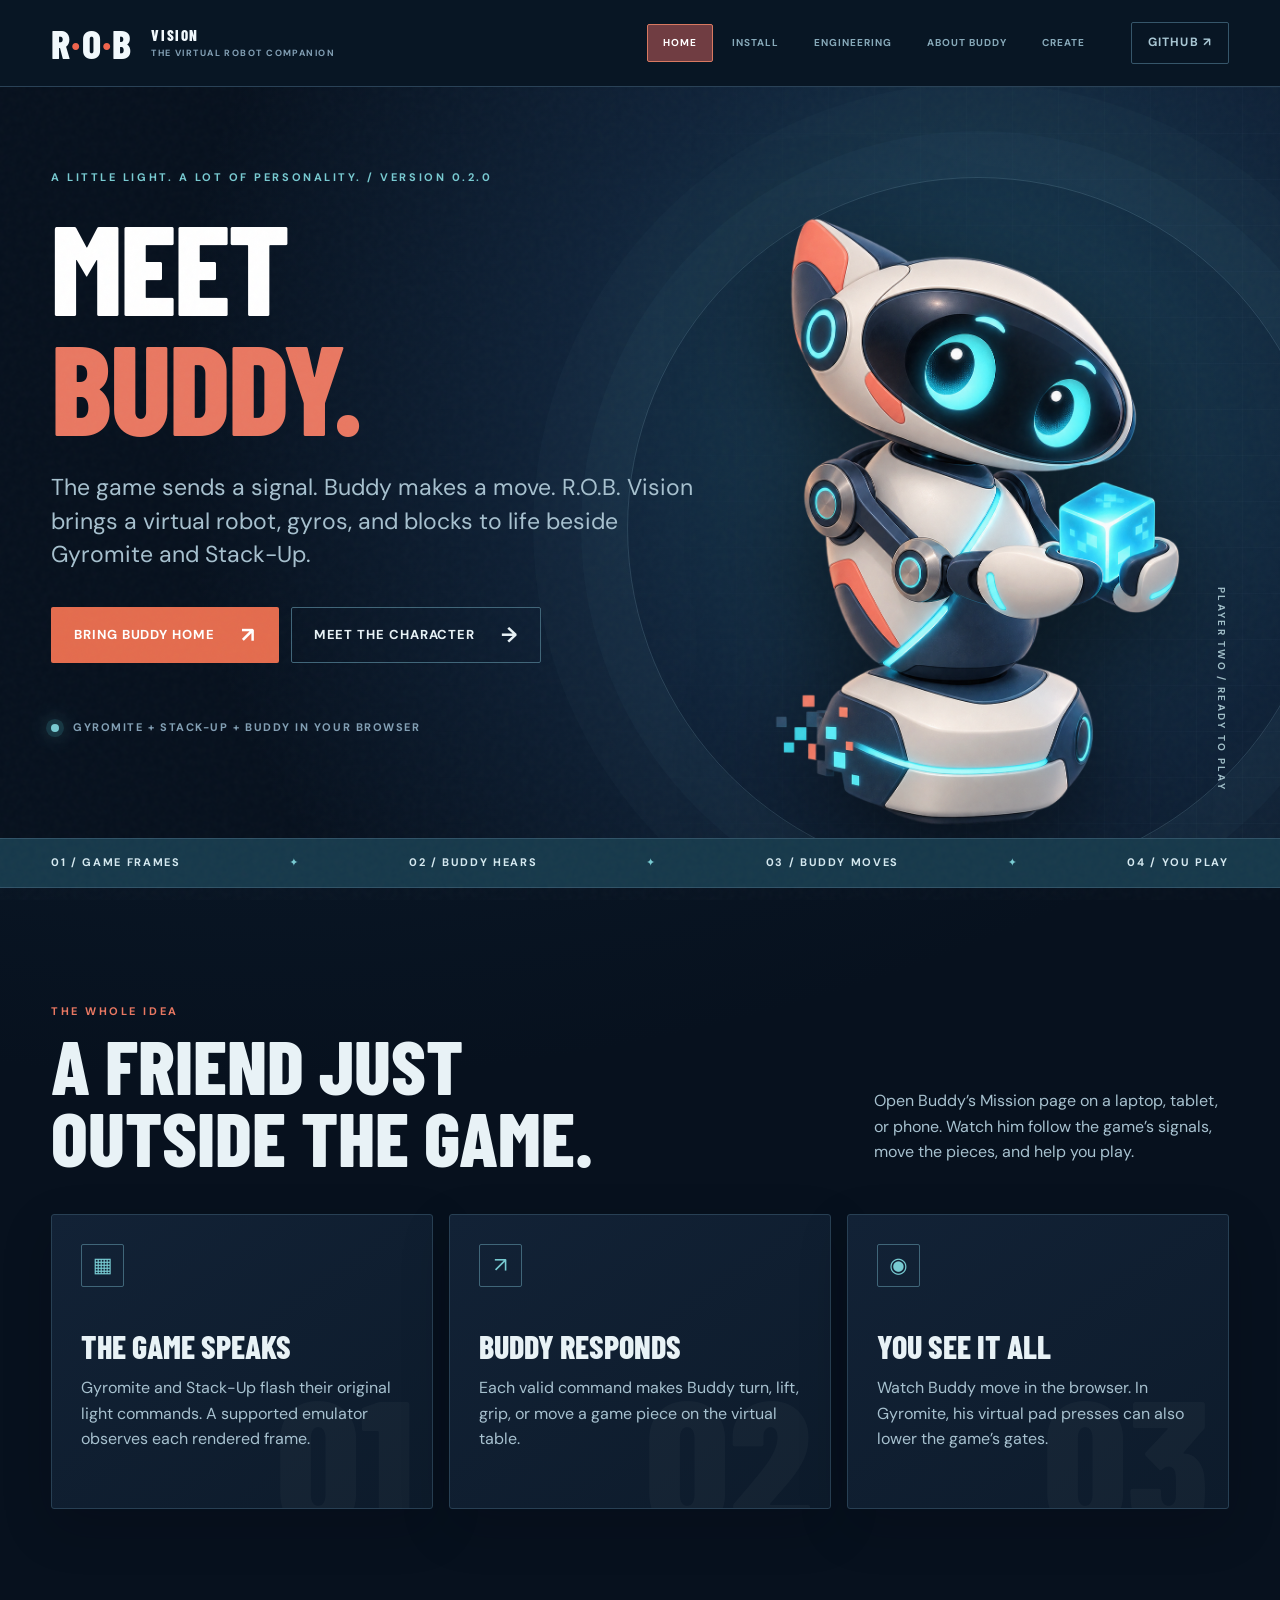
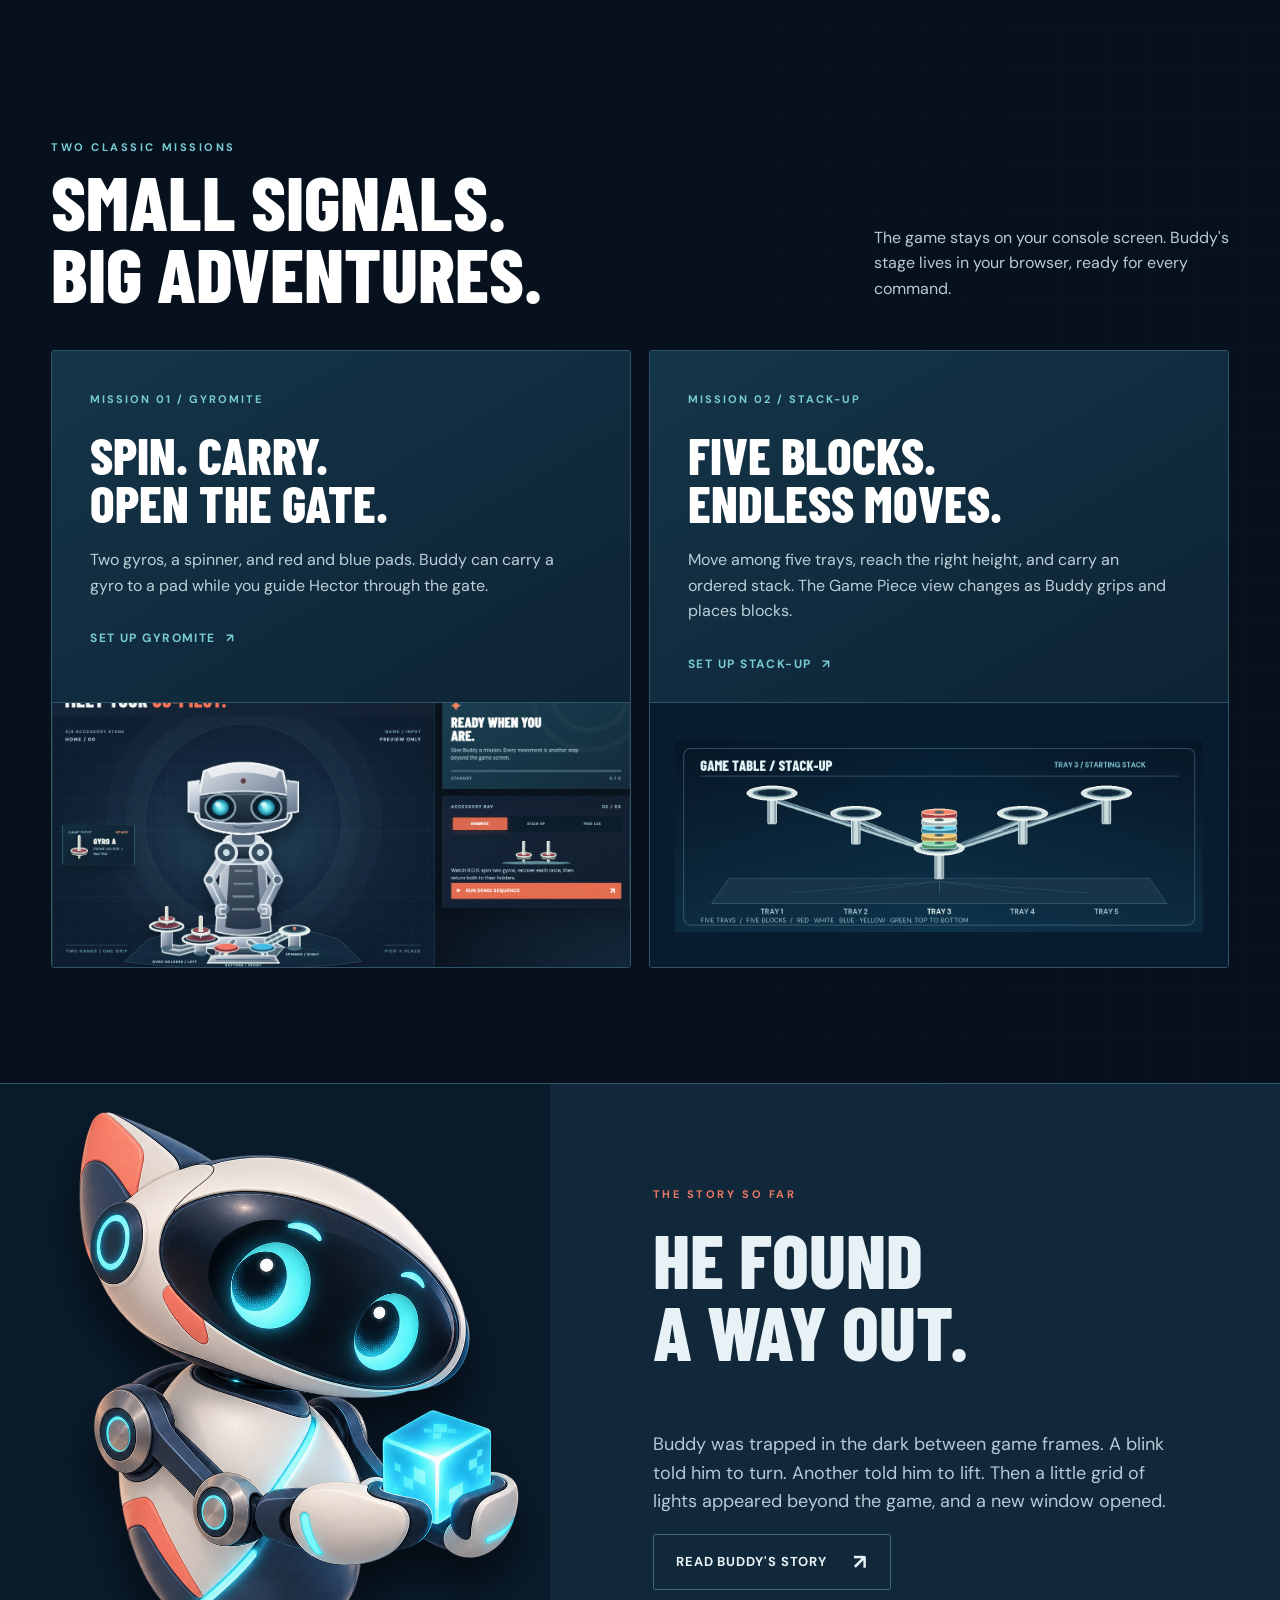
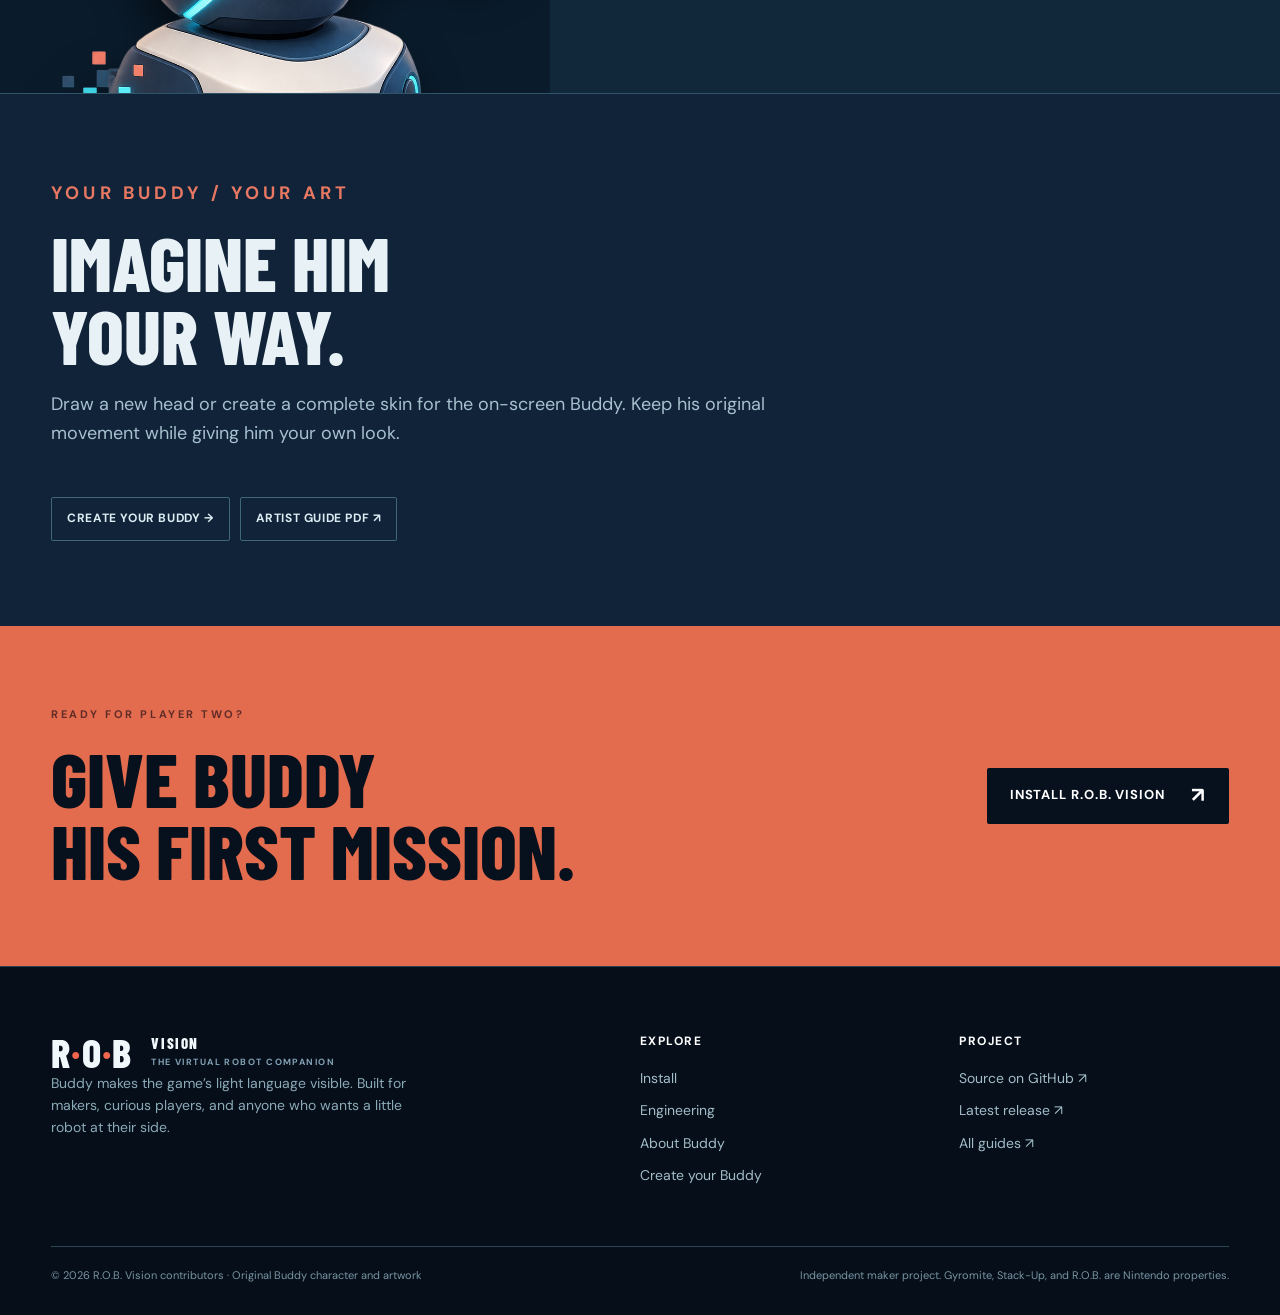
==== website/index.html @ 31ea0001 "Add Buddy skin creation, preview and guide assets" ====
<!doctype html>
<html lang="en">
<head>
  <meta charset="utf-8"><meta name="viewport" content="width=device-width, initial-scale=1">
  <meta name="theme-color" content="#071321">
  <meta name="description" content="Meet Buddy, the virtual robot who brings Gyromite and Stack-Up to life in your browser. Watch him move, carry gyros and blocks, and help open the gates.">
  <title>R.O.B. Vision — Meet Buddy</title><link rel="canonical" href="https://rob-vision.mathan.ca/"><meta property="og:type" content="website"><meta property="og:title" content="R.O.B. Vision — Meet Buddy"><meta property="og:url" content="https://rob-vision.mathan.ca/"><meta property="og:image" content="https://rob-vision.mathan.ca/assets/buddy.png">
  <link rel="icon" href="assets/favicon.svg" type="image/svg+xml"><link rel="stylesheet" href="site.css"><script defer src="site.js"></script>
</head>
<body>
  <a class="skip-link" href="#main">Skip to content</a>
  <header class="site-header"><div class="header-inner">
    <a class="brand" href="index.html" aria-label="R.O.B. Vision home"><span class="brand-mark" aria-hidden="true">R<span>·</span>O<span>·</span>B</span><span class="brand-word">VISION<small>THE VIRTUAL ROBOT COMPANION</small></span></a>
    <button class="menu-toggle" type="button" aria-controls="main-nav" aria-expanded="false">Menu</button>
    <nav class="main-nav" id="main-nav" aria-label="Main navigation"><a href="index.html" aria-current="page">Home</a><a href="install.html">Install</a><a href="engineering.html">Engineering</a><a href="about.html">About Buddy</a><a href="create.html">Create</a></nav>
    <a class="github-link" href="https://github.com/mathan416/ROB-Vision">GitHub ↗</a>
  </div></header>
  <main id="main">
    <section class="hero"><div class="wrap hero-inner">
      <div class="hero-copy"><p class="eyebrow cyan">A LITTLE LIGHT. A LOT OF PERSONALITY. / VERSION 0.2.0</p><h1>MEET<br><span class="accent">BUDDY.</span></h1><p class="lead">The game sends a signal. Buddy makes a move. R.O.B. Vision brings a virtual robot, gyros, and blocks to life beside Gyromite and Stack-Up.</p><div class="hero-actions"><a class="btn primary" href="install.html">Bring Buddy home <span class="btn-arrow" aria-hidden="true">↗</span></a><a class="btn outline" href="about.html">Meet the character <span class="btn-arrow" aria-hidden="true">→</span></a></div><p class="hero-note"><span class="pulse" aria-hidden="true"></span> GYROMITE + STACK-UP + BUDDY IN YOUR BROWSER</p></div>
      <div class="hero-art"><img src="assets/buddy.png" alt="Buddy, a bright-eyed white and navy virtual robot, holding a glowing blue game block" width="1145" height="1374" fetchpriority="high"><span class="art-caption">PLAYER TWO / READY TO PLAY</span></div>
    </div></section>
    <div class="signal-strip"><div class="strip-inner"><span>01 / GAME FRAMES</span><span>✦</span><span>02 / BUDDY HEARS</span><span>✦</span><span>03 / BUDDY MOVES</span><span>✦</span><span>04 / YOU PLAY</span></div></div>
    <section class="section wrap" aria-labelledby="how-title"><div class="section-top"><div><p class="eyebrow dark">THE WHOLE IDEA</p><h2 id="how-title">A FRIEND JUST<br>OUTSIDE THE GAME.</h2></div><p>Open Buddy’s Mission page on a laptop, tablet, or phone. Watch him follow the game’s signals, move the pieces, and help you play.</p></div><div class="intro-grid">
      <article class="feature-card fade-in" data-number="01"><span class="feature-icon" aria-hidden="true">▦</span><h3>THE GAME SPEAKS</h3><p>Gyromite and Stack-Up flash their original light commands. A supported emulator observes each rendered frame.</p></article>
      <article class="feature-card fade-in" data-number="02"><span class="feature-icon" aria-hidden="true">↗</span><h3>BUDDY RESPONDS</h3><p>Each valid command makes Buddy turn, lift, grip, or move a game piece on the virtual table.</p></article>
      <article class="feature-card fade-in" data-number="03"><span class="feature-icon" aria-hidden="true">◉</span><h3>YOU SEE IT ALL</h3><p>Watch Buddy move in the browser. In Gyromite, his virtual pad presses can also lower the game’s gates.</p></article>
    </div></section>
    <section class="section dark-stage" aria-labelledby="games-title"><div class="wrap"><div class="section-top"><div><p class="eyebrow cyan">TWO CLASSIC MISSIONS</p><h2 id="games-title">SMALL SIGNALS.<br>BIG ADVENTURES.</h2></div><p style="color:#b9cbd3">The game stays on your console screen. Buddy's stage lives in your browser, ready for every command.</p></div><div class="game-grid">
      <article class="game-card fade-in"><div class="game-copy"><span class="kicker">MISSION 01 / GYROMITE</span><h3>SPIN. CARRY.<br>OPEN THE GATE.</h3><p>Two gyros, a spinner, and red and blue pads. Buddy can carry a gyro to a pad while you guide Hector through the gate.</p><a class="section-link" href="install.html#first-game">Set up Gyromite <span aria-hidden="true">↗</span></a></div><div class="game-visual"><img src="assets/mission.png" alt="R.O.B. Vision Mission dashboard showing Buddy with Gyromite gyros, spinner, and colored pads" loading="lazy" width="1380" height="759"></div></article>
      <article class="game-card stack fade-in"><div class="game-copy"><span class="kicker">MISSION 02 / STACK-UP</span><h3>FIVE BLOCKS.<br>ENDLESS MOVES.</h3><p>Move among five trays, reach the right height, and carry an ordered stack. The Game Piece view changes as Buddy grips and places blocks.</p><a class="section-link" href="install.html#first-game">Set up Stack-Up <span aria-hidden="true">↗</span></a></div><div class="game-visual"><img src="assets/stack-up.png" alt="Stack-Up game table with five trays and five colored blocks stacked on the middle tray" loading="lazy" width="1380" height="500"></div></article>
    </div></div></section>
    <section class="story-band" aria-labelledby="story-title"><div class="story-image"><img src="assets/buddy.png" alt="Buddy looking up with a glowing block between his hands" loading="lazy" width="1145" height="1374"></div><div class="story-copy"><p class="eyebrow dark">THE STORY SO FAR</p><h2 id="story-title">HE FOUND<br>A WAY OUT.</h2><p>Buddy was trapped in the dark between game frames. A blink told him to turn. Another told him to lift. Then a little grid of lights appeared beyond the game, and a new window opened.</p><a class="btn dark-outline" href="about.html">Read Buddy's story <span class="btn-arrow" aria-hidden="true">↗</span></a></div></section>
    <section class="page-section alt"><div class="wrap"><div class="page-heading"><p class="eyebrow dark">YOUR BUDDY / YOUR ART</p><h2>IMAGINE HIM<br>YOUR WAY.</h2><p>Draw a new head or create a complete skin for the on-screen Buddy. Keep his original movement while giving him your own look.</p></div><div class="file-links"><a href="create.html">Create your Buddy →</a><a href="downloads/R.O.B.-Vision-Buddy-Skin-Artist-Guide.pdf">Artist guide PDF ↗</a></div></div></section>
    <section class="cta"><div class="wrap cta-inner"><div><p class="eyebrow" style="color:#612c28">READY FOR PLAYER TWO?</p><h2>GIVE BUDDY<br>HIS FIRST MISSION.</h2></div><a class="btn" href="install.html">Install R.O.B. Vision <span class="btn-arrow" aria-hidden="true">↗</span></a></div></section>
  </main>
  <footer class="site-footer"><div class="wrap"><div class="footer-grid"><div><a class="brand" href="index.html"><span class="brand-mark" aria-hidden="true">R<span>·</span>O<span>·</span>B</span><span class="brand-word">VISION<small>THE VIRTUAL ROBOT COMPANION</small></span></a><p>Buddy makes the game’s light language visible. Built for makers, curious players, and anyone who wants a little robot at their side.</p></div><div class="footer-links"><strong>Explore</strong><a href="install.html">Install</a><a href="engineering.html">Engineering</a><a href="about.html">About Buddy</a><a href="create.html">Create your Buddy</a></div><div class="footer-links"><strong>Project</strong><a href="https://github.com/mathan416/ROB-Vision">Source on GitHub ↗</a><a href="https://github.com/mathan416/ROB-Vision/releases/latest">Latest release ↗</a><a href="https://github.com/mathan416/ROB-Vision/blob/main/docs/INDEX.md">All guides ↗</a></div></div><div class="footer-bottom"><span>© 2026 R.O.B. Vision contributors · Original Buddy character and artwork</span><span>Independent maker project. Gyromite, Stack-Up, and R.O.B. are Nintendo properties.</span></div></div></footer>
</body></html>
---- website/site.css ----
@font-face{font-family:DM;src:url(assets/DMSans-400.ttf) format('truetype');font-weight:400;font-display:swap}
@font-face{font-family:DM;src:url(assets/DMSans-700.ttf) format('truetype');font-weight:700;font-display:swap}
@font-face{font-family:Barlow;src:url(assets/BarlowCondensed-800.ttf) format('truetype');font-weight:800;font-display:swap}
:root{--ink:#091828;--navy:#071321;--navy2:#10293a;--paper:#f4f1e9;--white:#fffdf7;--muted:#547082;--line:#cdd8d8;--cyan:#5be6ef;--orange:#ff7658;--yellow:#ffd774;--radius:22px}
*{box-sizing:border-box}
html{scroll-behavior:smooth}
body{margin:0;background:var(--paper);color:var(--ink);font:16px/1.6 DM,system-ui,sans-serif}
body::before{content:"";position:fixed;inset:0;z-index:20;pointer-events:none;opacity:.13;background-image:url("data:image/svg+xml,%3Csvg viewBox='0 0 180 180' xmlns='http://www.w3.org/2000/svg'%3E%3Cfilter id='n'%3E%3CfeTurbulence type='fractalNoise' baseFrequency='.8' numOctaves='2' stitchTiles='stitch'/%3E%3C/filter%3E%3Crect width='100%25' height='100%25' filter='url(%23n)' opacity='.2'/%3E%3C/svg%3E")}
a{color:inherit;text-decoration:none}
button{font:inherit}
img{max-width:100%;display:block}
:focus-visible{outline:3px solid var(--orange);outline-offset:4px}
.skip-link{position:absolute;top:-100px;left:20px;z-index:100;background:var(--white);padding:10px 16px}
.skip-link:focus{top:12px}
.site-header{position:relative;z-index:30;background:var(--navy);color:#fff;border-bottom:1px solid #365164}
.header-inner{max-width:1480px;margin:auto;padding:0 clamp(20px,4vw,64px);min-height:76px;display:flex;align-items:center;gap:38px}
.brand{display:flex;align-items:center;gap:14px;white-space:nowrap}
.brand-word{font:800 25px/1 Barlow;letter-spacing:.045em}
.brand-word small{display:block;margin-top:5px;color:#8fb5c4;font:700 9px/1.1 DM;letter-spacing:.2em}
.main-nav{display:flex;align-items:center;gap:3px;margin-left:auto}
.main-nav a{padding:10px 15px;border-radius:9px;color:#bdd4df;font-size:13px;font-weight:700;letter-spacing:.08em;text-transform:uppercase;transition:background .2s,color .2s}
.main-nav a:hover,.main-nav a[aria-current=page]{color:#fff;background:#18374a}
.github-link{border:1px solid #668495;border-radius:9px;padding:10px 16px;color:#fff;font-size:12px;font-weight:700;letter-spacing:.09em;text-transform:uppercase;white-space:nowrap;transition:border-color .2s,background .2s}
.github-link:hover{background:#18374a;border-color:var(--cyan)}
.menu-toggle{display:none;margin-left:auto;border:1px solid #5c7787;background:transparent;color:#fff;border-radius:9px;padding:8px 12px;font-weight:700}
.wrap{max-width:1480px;margin:auto;padding-left:clamp(20px,4vw,64px);padding-right:clamp(20px,4vw,64px)}
.eyebrow{margin:0 0 18px;color:var(--orange);font-size:11px;font-weight:700;letter-spacing:.23em;text-transform:uppercase}
.eyebrow.cyan{color:var(--cyan)}
.eyebrow.dark{color:#ac4837}
h1,h2,h3,p{margin-top:0}
h1,h2,h3{font-family:Barlow,sans-serif;font-weight:800;line-height:.94;text-transform:uppercase}
h1{font-size:clamp(70px,10vw,164px);letter-spacing:-.015em}
h2{font-size:clamp(48px,6vw,90px)}
h3{font-size:clamp(28px,3vw,43px)}
.lead{font-size:clamp(18px,2vw,23px);line-height:1.45;color:#bdced5;max-width:660px}
.lead.dark{color:#425c69}
.btn{display:inline-flex;align-items:center;justify-content:space-between;gap:26px;min-height:56px;padding:0 22px;border:1px solid transparent;border-radius:10px;font-size:13px;font-weight:700;letter-spacing:.07em;text-transform:uppercase;transition:transform .2s,background .2s,border-color .2s}
.btn:hover{transform:translateY(-3px)}
.btn.primary{background:var(--orange);color:#101d27}
.btn.primary:hover{background:#ff937a}
.btn.outline{color:#fff;border-color:#658696}
.btn.outline:hover{background:#183c4f}
.btn.dark-outline{border-color:#8196a0;color:var(--ink)}
.btn.dark-outline:hover{background:#e5e7e1}
.btn-arrow{font-size:21px;line-height:1}
.hero{position:relative;overflow:hidden;color:#fff;background:radial-gradient(circle at 76% 42%,#163b51 0,#0b2234 33%,#071321 69%);min-height:740px}
.hero::after,.dark-stage::after{content:"";position:absolute;inset:0;pointer-events:none;background-image:linear-gradient(#8cb6c808 1px,transparent 1px),linear-gradient(90deg,#8cb6c808 1px,transparent 1px);background-size:46px 46px;mask-image:linear-gradient(90deg,transparent 30%,black)}
.hero-inner{position:relative;z-index:1;min-height:740px;display:grid;grid-template-columns:55% 45%;align-items:center}
.hero-copy{padding:82px 0 90px;position:relative;z-index:2}
.hero h1{margin-bottom:26px;max-width:750px}
.hero h1 .accent{color:var(--orange)}
.hero-actions{display:flex;gap:12px;flex-wrap:wrap;margin-top:36px}
.hero-note{display:flex;gap:14px;align-items:center;margin-top:56px;color:#9cbdca;font-size:11px;font-weight:700;letter-spacing:.14em;text-transform:uppercase}
.pulse{display:block;width:8px;height:8px;border-radius:50%;background:var(--cyan);box-shadow:0 0 0 5px #5be6ef20,0 0 20px var(--cyan)}
.hero-art{position:relative;height:100%;display:grid;place-items:end center;align-self:stretch}
.hero-art::before{content:"";position:absolute;width:min(700px,58vw);aspect-ratio:1;top:12%;left:50%;transform:translateX(-48%);border:1px solid #6adae140;border-radius:50%;box-shadow:0 0 0 46px #74e2e708,0 0 0 112px #74e2e706,inset 0 0 90px #2c9da633}
.hero-art img{position:relative;z-index:1;max-height:720px;width:auto;object-fit:contain;object-position:bottom;filter:drop-shadow(0 35px 55px #0009)}
.hero-art .art-caption{position:absolute;z-index:2;right:0;bottom:47px;color:#9fbdc7;font-size:10px;font-weight:700;letter-spacing:.23em;text-transform:uppercase;writing-mode:vertical-rl}
.signal-strip{background:var(--cyan);border-top:1px solid #a8fbff;border-bottom:1px solid #66adb2;color:var(--ink);overflow:hidden}
.strip-inner{max-width:1480px;margin:auto;min-height:48px;padding:9px clamp(20px,4vw,64px);display:flex;justify-content:space-between;gap:25px;align-items:center;font-size:11px;font-weight:700;letter-spacing:.15em;text-transform:uppercase}
.strip-inner span:nth-child(even){color:#176073}
.section{padding-top:clamp(80px,9vw,132px);padding-bottom:clamp(80px,9vw,132px)}
.section-top{display:flex;align-items:end;justify-content:space-between;gap:35px;margin-bottom:42px}
.section-top h2{max-width:820px;margin-bottom:0}
.section-top p{max-width:355px;margin-bottom:7px;color:#486371}
.intro-grid{display:grid;grid-template-columns:repeat(3,1fr);gap:16px}
.feature-card{position:relative;overflow:hidden;min-height:295px;padding:29px;background:var(--white);border:1px solid var(--line);border-radius:var(--radius);box-shadow:0 12px 40px #102f3b09}
.feature-card::after{content:attr(data-number);position:absolute;right:18px;bottom:-42px;font:800 185px/1 Barlow;color:#ddebe9;pointer-events:none}
.feature-card .feature-icon{position:relative;z-index:1;width:43px;height:43px;border:1px solid #9bb8be;border-radius:12px;display:grid;place-items:center;font-size:21px;color:#1c7481}
.feature-card h3,.feature-card p{position:relative;z-index:1}
.feature-card h3{font-size:32px;margin:44px 0 14px}
.feature-card p{max-width:330px;margin:0;color:#4c6471}
.dark-stage{position:relative;overflow:hidden;background:var(--navy);color:#fff}
.dark-stage>.wrap{position:relative;z-index:1}
.game-grid{display:grid;grid-template-columns:1fr 1fr;gap:18px}
.game-card{background:linear-gradient(150deg,#153549,#0a1d2c);border:1px solid #3c6678;border-radius:var(--radius);overflow:hidden;display:flex;flex-direction:column;min-height:610px}
.game-card .game-copy{padding:34px 38px 26px}
.game-card .kicker{color:var(--cyan);font-size:11px;font-weight:700;letter-spacing:.18em;text-transform:uppercase}
.game-card h3{margin:20px 0;font-size:clamp(40px,4vw,60px)}
.game-card p{max-width:480px;color:#bad0d7}
.game-card .game-visual{margin-top:auto;height:265px;overflow:hidden;background:#0c2437;border-top:1px solid #315568}
.game-card .game-visual img{width:100%;height:100%;object-fit:cover;object-position:47% 58%}
.game-card.stack .game-visual img{object-fit:contain;padding:25px;background:#071c2e}
.section-link{display:inline-flex;align-items:center;gap:10px;margin-top:15px;color:var(--cyan);font-size:12px;font-weight:700;letter-spacing:.12em;text-transform:uppercase}
.section-link:hover{text-decoration:underline;text-underline-offset:5px}
.story-band{display:grid;grid-template-columns:43% 57%;background:#dbe6e4;border-top:1px solid #c4d3d2;border-bottom:1px solid #c4d3d2}
.story-image{min-height:510px;position:relative;background:#0a1b2b;overflow:hidden}
.story-image img{position:absolute;bottom:-120px;left:50%;transform:translateX(-50%);height:720px;width:auto;max-width:none;filter:drop-shadow(0 30px 20px #0008)}
.story-copy{padding:clamp(65px,8vw,130px);display:flex;flex-direction:column;align-items:start;justify-content:center}
.story-copy h2{max-width:570px}
.story-copy p:not(.eyebrow){max-width:580px;color:#355361;font-size:18px}
.cta{background:var(--orange);padding:80px 0}
.cta-inner{display:flex;align-items:center;justify-content:space-between;gap:36px}
.cta h2{max-width:870px;margin:0;font-size:clamp(48px,6vw,90px)}
.cta .btn{background:var(--navy);color:#fff;flex-shrink:0}
.site-footer{background:#06101d;color:#a2bdc8;padding:65px 0 30px}
.footer-grid{display:grid;grid-template-columns:2fr 1fr 1fr;gap:50px}
.footer-grid p{max-width:380px;font-size:14px;color:#8baab7}
.footer-links{display:grid;gap:10px;align-content:start}
.footer-links strong{color:#fff;font-size:12px;letter-spacing:.12em;text-transform:uppercase;margin-bottom:6px}
.footer-links a{font-size:14px}.footer-links a:hover{color:var(--cyan)}
.footer-bottom{border-top:1px solid #2b4654;margin-top:60px;padding-top:20px;display:flex;justify-content:space-between;gap:20px;font-size:11px;color:#7894a1}
.page-hero{position:relative;overflow:hidden;background:radial-gradient(circle at 82% 20%,#18465a 0,#071321 55%);color:#fff;padding:110px 0 95px}
.page-hero h1{font-size:clamp(66px,9vw,126px);max-width:1120px;margin-bottom:25px}
.page-hero .lead{max-width:760px}
.page-hero .hero-buddy{position:absolute;width:300px;right:max(0px,4vw);bottom:-135px;opacity:.35;transform:rotate(-10deg)}
.page-hero .wrap{position:relative;z-index:1}
.breadcrumb{font-size:11px;letter-spacing:.16em;text-transform:uppercase;color:#88b1c1;margin-bottom:25px;font-weight:700}
.breadcrumb a:hover{color:var(--cyan)}
.page-section{padding:85px 0}
.page-section.alt{background:#e5ebe8}
.page-section.dark{background:var(--navy);color:#fff}
.page-heading{max-width:860px;margin-bottom:50px}
.page-heading h2{margin-bottom:20px}
.page-heading p{font-size:18px;color:#486371;max-width:730px}
.page-section.dark .page-heading p{color:#aec5cd}
.two-col{display:grid;grid-template-columns:1fr 1fr;gap:18px}
.three-col{display:grid;grid-template-columns:repeat(3,1fr);gap:18px}
.panel{padding:36px;background:var(--white);border:1px solid var(--line);border-radius:var(--radius)}
.panel h3{font-size:36px;margin:0 0 16px}
.panel p{color:#4e6974;margin-bottom:0}
.panel.dark-panel{background:#10283a;border-color:#3a5c6c;color:#fff}
.panel.dark-panel p{color:#b9cdd4}
.number{display:block;color:#a85645;font:800 55px/1 Barlow;margin-bottom:24px}
.meta-line{display:flex;gap:12px;flex-wrap:wrap;margin-top:25px}
.tag{display:inline-flex;align-items:center;padding:6px 10px;border-radius:5px;background:#d6e8e7;color:#1a5464;font-size:10px;font-weight:700;letter-spacing:.1em;text-transform:uppercase}
.command-card{background:#0a1c2a;border:1px solid #365b6b;border-radius:16px;overflow:hidden;color:#fff;margin:20px 0 34px}
.command-top{display:flex;align-items:center;justify-content:space-between;gap:10px;padding:11px 15px;background:#143347;border-bottom:1px solid #365b6b;color:#a8c9d4;font-size:11px;font-weight:700;letter-spacing:.13em;text-transform:uppercase}
.copy-button{border:1px solid #638e9c;background:transparent;color:#dffcff;border-radius:6px;padding:6px 10px;cursor:pointer;font-size:11px;font-weight:700;letter-spacing:.05em}
.copy-button:hover{background:#2b5363}
.command-card pre{margin:0;padding:22px;white-space:pre-wrap;overflow-wrap:anywhere;color:#e1ffff;font:15px/1.7 ui-monospace,SFMono-Regular,Menlo,monospace}
.command-card code{font:inherit}
.step-list{counter-reset:step;display:grid;gap:16px}
.step-card{display:grid;grid-template-columns:85px 1fr;gap:20px;padding:27px 30px;background:var(--white);border:1px solid var(--line);border-radius:15px}
.step-card .step-num{font:800 56px/1 Barlow;color:#e36f55}
.step-card h3{font-size:31px;margin:3px 0 10px}
.step-card p{color:#4f6874;margin-bottom:0}
.notice{padding:25px 28px;border-left:5px solid var(--orange);background:#fff4e7;border-radius:0 12px 12px 0;color:#39515b}
.notice strong{color:#1b303c}
.system-flow{display:grid;grid-template-columns:repeat(4,1fr);gap:12px;align-items:stretch}
.flow-node{position:relative;min-height:155px;padding:22px;border:1px solid #5b8593;border-radius:14px;background:#112e41}
.flow-node:not(:last-child)::after{content:"→";position:absolute;right:-24px;top:50%;z-index:2;transform:translateY(-50%);color:var(--cyan);font-size:28px}
.flow-node small{display:block;color:var(--cyan);font-size:10px;font-weight:700;letter-spacing:.13em;text-transform:uppercase}
.flow-node strong{display:block;font:800 29px/1 Barlow;text-transform:uppercase;margin:19px 0 8px}
.flow-node span{font-size:13px;color:#b4cdd6}
.timeline{display:grid;gap:0;max-width:1040px}
.timeline-row{display:grid;grid-template-columns:110px 1fr;gap:35px;border-top:1px solid #bdd0d0;padding:28px 0}
.timeline-row:last-child{border-bottom:1px solid #bdd0d0}
.timeline-row .time-index{font:800 48px/1 Barlow;color:#d3664d}
.timeline-row h3{font-size:34px;margin-bottom:12px}
.timeline-row p{max-width:760px;color:#4c6570;margin-bottom:0}
.stat-grid{display:grid;grid-template-columns:repeat(3,1fr);gap:16px}
.stat-card{background:#fffdf7;border:1px solid #cbd9d9;border-radius:16px;padding:31px}
.stat-card .stat{font:800 clamp(48px,5vw,75px)/1 Barlow;color:#e46e53}
.stat-card h3{font-size:28px;margin:18px 0 10px}
.stat-card p{font-size:14px;color:#56717b;margin:0}
.buddy-page-grid{display:grid;grid-template-columns:1fr 1fr;gap:65px;align-items:center}
.buddy-portrait{min-height:650px;display:flex;align-items:end;justify-content:center;position:relative;overflow:hidden;background:radial-gradient(circle at 50% 45%,#296276,#0c283a 56%,#061523);border-radius:var(--radius)}
.buddy-portrait::before{content:"";position:absolute;inset:14% 11%;border:1px solid #72dbe04a;border-radius:50%;box-shadow:0 0 0 42px #69dfeb0a,0 0 0 88px #69dfeb06}
.buddy-portrait img{position:relative;max-height:630px;width:auto;filter:drop-shadow(0 25px 20px #0009)}
.comic-preview{max-height:650px;overflow:hidden;border:12px solid #fff;box-shadow:0 18px 50px #102d3b25;transform:rotate(2deg)}
.comic-preview img{width:100%}
.print-card img{display:block;width:100%;height:auto;aspect-ratio:1;object-fit:contain;background:#eef4f6;border-radius:10px;margin-bottom:28px}
.print-card .btn{margin-top:26px}
.print-note{max-width:830px;margin:24px 0 0;color:#4e6974;font-size:14px}
.plain-list{padding-left:20px;color:#4f6874}
.plain-list li{margin-bottom:10px}
.file-links{display:flex;flex-wrap:wrap;gap:10px;margin-top:24px}
.file-links a{padding:11px 15px;border:1px solid #b4c8c9;border-radius:7px;font-size:12px;font-weight:700;text-transform:uppercase;letter-spacing:.05em}
.file-links a:hover{background:#d9e8e7}
.fade-in{opacity:1;transform:none}
.fade-in.visible{opacity:1;transform:none}
@media(max-width:1050px){.header-inner{gap:15px}.main-nav a{padding:9px 10px}.hero-inner{grid-template-columns:57% 43%}.hero-art img{max-height:650px}.story-copy{padding:65px}.intro-grid,.stat-grid{grid-template-columns:1fr 1fr}.feature-card:last-child,.stat-card:last-child{grid-column:span 2}}
@media(max-width:780px){.header-inner{min-height:68px}.menu-toggle{display:block}.main-nav{display:none;position:absolute;top:68px;left:0;right:0;padding:15px 20px 25px;background:#0a1e2d;border-bottom:1px solid #3a5e6c;flex-direction:column;align-items:stretch}.main-nav.open{display:flex}.main-nav a{padding:13px 15px}.github-link{display:none}.hero,.hero-inner{min-height:0}.hero-inner{grid-template-columns:1fr}.hero-copy{padding:70px 0 0}.hero h1{font-size:clamp(70px,15vw,125px)}.hero-art{height:470px;overflow:hidden}.hero-art img{height:590px;max-height:none}.hero-art::before{width:540px;max-width:none;top:4%}.hero-art .art-caption{display:none}.strip-inner{font-size:9px}.strip-inner span:nth-child(n+4){display:none}.section-top{display:block}.section-top p{margin-top:22px}.game-grid,.two-col,.buddy-page-grid{grid-template-columns:1fr}.game-card{min-height:0}.story-band{grid-template-columns:1fr}.story-image{min-height:360px}.story-image img{height:520px;bottom:-135px}.story-copy{padding:70px 24px}.cta-inner{display:block}.cta .btn{margin-top:30px}.footer-grid{grid-template-columns:1fr 1fr}.footer-grid>div:first-child{grid-column:span 2}.page-hero{padding:80px 0}.page-hero .hero-buddy{width:220px;opacity:.18}.system-flow{grid-template-columns:1fr 1fr}.flow-node:nth-child(2)::after{display:none}.buddy-portrait{min-height:500px}.buddy-portrait img{max-height:480px}}
@media(max-width:560px){.brand-word{font-size:22px}.hero-copy{padding-top:56px}.hero h1{font-size:clamp(66px,16vw,100px)}.hero-actions{display:grid}.hero-art{height:385px}.hero-art img{height:485px}.strip-inner span:nth-child(n+3){display:none}.intro-grid,.three-col,.stat-grid{grid-template-columns:1fr}.feature-card:last-child,.stat-card:last-child{grid-column:auto}.section{padding-top:75px;padding-bottom:75px}.feature-card{min-height:270px}.game-card .game-copy{padding:27px}.game-card .game-visual{height:210px}.footer-grid{grid-template-columns:1fr}.footer-grid>div:first-child{grid-column:auto}.footer-bottom{display:block}.footer-bottom span{display:block;margin-top:8px}.page-hero h1{font-size:clamp(62px,15vw,95px)}.panel{padding:26px}.step-card{grid-template-columns:1fr;gap:0}.step-card .step-num{font-size:39px;margin-bottom:12px}.system-flow{grid-template-columns:1fr}.flow-node:not(:last-child)::after{display:none}.timeline-row{grid-template-columns:1fr;gap:0}.timeline-row .time-index{font-size:38px;margin-bottom:14px}.buddy-portrait{min-height:400px}.buddy-portrait img{max-height:385px}}
@media(prefers-reduced-motion:reduce){html{scroll-behavior:auto}*,*::before,*::after{transition:none!important;animation:none!important}.fade-in{opacity:1;transform:none}}

/* The public site shares Mission Control's visual system. */
:root{--ink:#e8f2f6;--navy:#07111e;--navy2:#122236;--paper:#07111e;--white:#122236;--muted:#a7c1cf;--line:#284054;--cyan:#78cbd2;--orange:#e97862;--radius:3px}
body{background:radial-gradient(circle at 20% -20%,#173650 0,transparent 36%),radial-gradient(circle at 100% 70%,#142f43 0,transparent 31%),#07111e;color:var(--ink)}
.skip-link{background:#122b3d;color:#fff}
.site-header{background:#081624;border-bottom-color:#2a4257}
.header-inner{min-height:86px;gap:30px}
.brand{gap:19px}
.brand-mark{font:800 40px/1 Barlow,Impact,sans-serif;letter-spacing:.03em;color:#f1f8fc}
.brand-mark span{color:#ef654e}
.brand-word{font:800 15px/1.1 Barlow,Impact,sans-serif;letter-spacing:.11em;color:#f1f8fc}
.brand-word small{margin-top:5px;color:#83a0b5;font:700 9px/1.2 DM,sans-serif;letter-spacing:.16em}
.main-nav a{border:1px solid transparent;border-radius:2px;color:#87a9b9;font-size:10px;letter-spacing:.1em}
.main-nav a:hover,.main-nav a[aria-current=page]{color:#fff;border-color:#d87961;background:#703d42}
.github-link,.menu-toggle{border-color:#36566a;border-radius:2px;color:#a9c7d4}
.github-link:hover,.menu-toggle:hover{background:#193e50;border-color:#78cbd2;color:#fff}
.eyebrow,.eyebrow.dark{color:#e97862}
.eyebrow.cyan{color:#78cbd2}
.lead,.lead.dark,.page-heading p,.section-top p,.feature-card p,.panel p,.step-card p,.timeline-row p,.stat-card p,.print-note,.plain-list{color:#a7c1cf}
.hero{background:radial-gradient(circle at 76% 42%,#1b4258 0,#102339 38%,#07111e 75%)}
.hero-art::before,.buddy-portrait::before{border-color:#8bbdcc35;box-shadow:0 0 0 46px #8bbdcc08,0 0 0 94px #8bbdcc06}
.hero-note{color:#83a0b5}
.btn{border-radius:2px}
.btn.primary{background:#e46c4e;color:#fff}
.btn.primary:hover{background:#ff815e}
.btn.outline,.btn.dark-outline{border-color:#406679;color:#e8f2f6}
.btn.outline:hover,.btn.dark-outline:hover{background:#23445a}
.signal-strip{background:#17394b;border-color:#315368;color:#d6eaf1}
.strip-inner span:nth-child(even){color:#78cbd2}
.feature-card,.panel,.step-card,.stat-card{background:linear-gradient(145deg,#122236,#0d1b2b);border-color:#284054;border-radius:3px;box-shadow:0 18px 50px #02070d33}
.feature-card::after{color:#ffffff08}
.feature-card .feature-icon{border-color:#406679;border-radius:2px;color:#78cbd2}
.game-card{border-color:#315368;border-radius:3px}
.story-band{background:#10283a;border-color:#315368}
.story-copy p:not(.eyebrow){color:#b4cbd5}
.cta{background:#e46c4e;color:#07111e}
.site-footer{background:#050e19;border-top:1px solid #284054}
.page-hero{background:radial-gradient(circle at 82% 20%,#22455a 0,#102339 43%,#07111e 78%);border-bottom:1px solid #284054}
.breadcrumb{color:#83a0b5}
.page-section.alt{background:#102339}
.page-section.dark{background:#07111e}
.panel.dark-panel{background:linear-gradient(145deg,#193e50,#112839);border-color:#315368}
.number,.step-card .step-num,.timeline-row .time-index,.stat-card .stat{color:#e97862}
.tag{background:#193e50;color:#9bd5dc;border:1px solid #315368;border-radius:2px}
.command-card{background:#091927;border-color:#36566a;border-radius:3px}
.command-top{background:#143347}
.copy-button{border-radius:2px}
.notice{background:#19374a;border-color:#e97862;border-radius:0;color:#d3e6ed}
.notice strong{color:#fff}
.timeline-row{border-color:#315368}
.timeline-row:last-child{border-color:#315368}
.file-links a{border-color:#406679;border-radius:2px;color:#d9edf3}
.file-links a:hover{background:#23445a}
.print-card img{background:#1a3344;border-radius:2px}
.print-note{color:#a7c1cf}
.comic-preview{border-color:#294558}
.display-grid .panel h3{font:700 clamp(23px,2.1vw,30px)/1.2 DM,system-ui,sans-serif;letter-spacing:.015em;text-transform:uppercase}
.display-grid{grid-template-columns:repeat(2,minmax(0,1fr))}
.display-grid .panel{min-width:0}
.display-grid .panel img{width:100%;height:auto}
.display-grid .panel .browser-scene-preview{aspect-ratio:2.05;height:auto;object-fit:cover;object-position:center 12%}
.skin-showcase{display:grid;grid-template-columns:1fr 1fr;gap:18px;align-items:stretch}
.skin-showcase-art,.skin-showcase-map{min-width:0;background:#10283a;border:1px solid #315368;padding:24px}
.skin-showcase-art{display:grid;place-items:center;overflow:hidden}
.skin-showcase-art img{max-height:510px;width:auto;filter:drop-shadow(0 22px 25px #0009)}
.skin-showcase-map img{width:100%;height:auto;max-height:470px;object-fit:contain}
.skin-showcase-map p{color:#a7c1cf;margin:18px 0 0}
@media(max-width:780px){.skin-showcase{grid-template-columns:1fr}.skin-showcase-art img{max-height:380px}}
@media(max-width:780px){.display-grid{grid-template-columns:minmax(0,1fr)}}
@media(max-width:780px){.main-nav{top:86px;background:#0a1e2d;border-color:#36566a}}
@media(max-width:560px){.header-inner{min-height:72px}.brand{gap:11px}.brand-mark{font-size:31px}.brand-word{font-size:12px}.brand-word small{font-size:7px;letter-spacing:.1em}.main-nav{top:72px}}
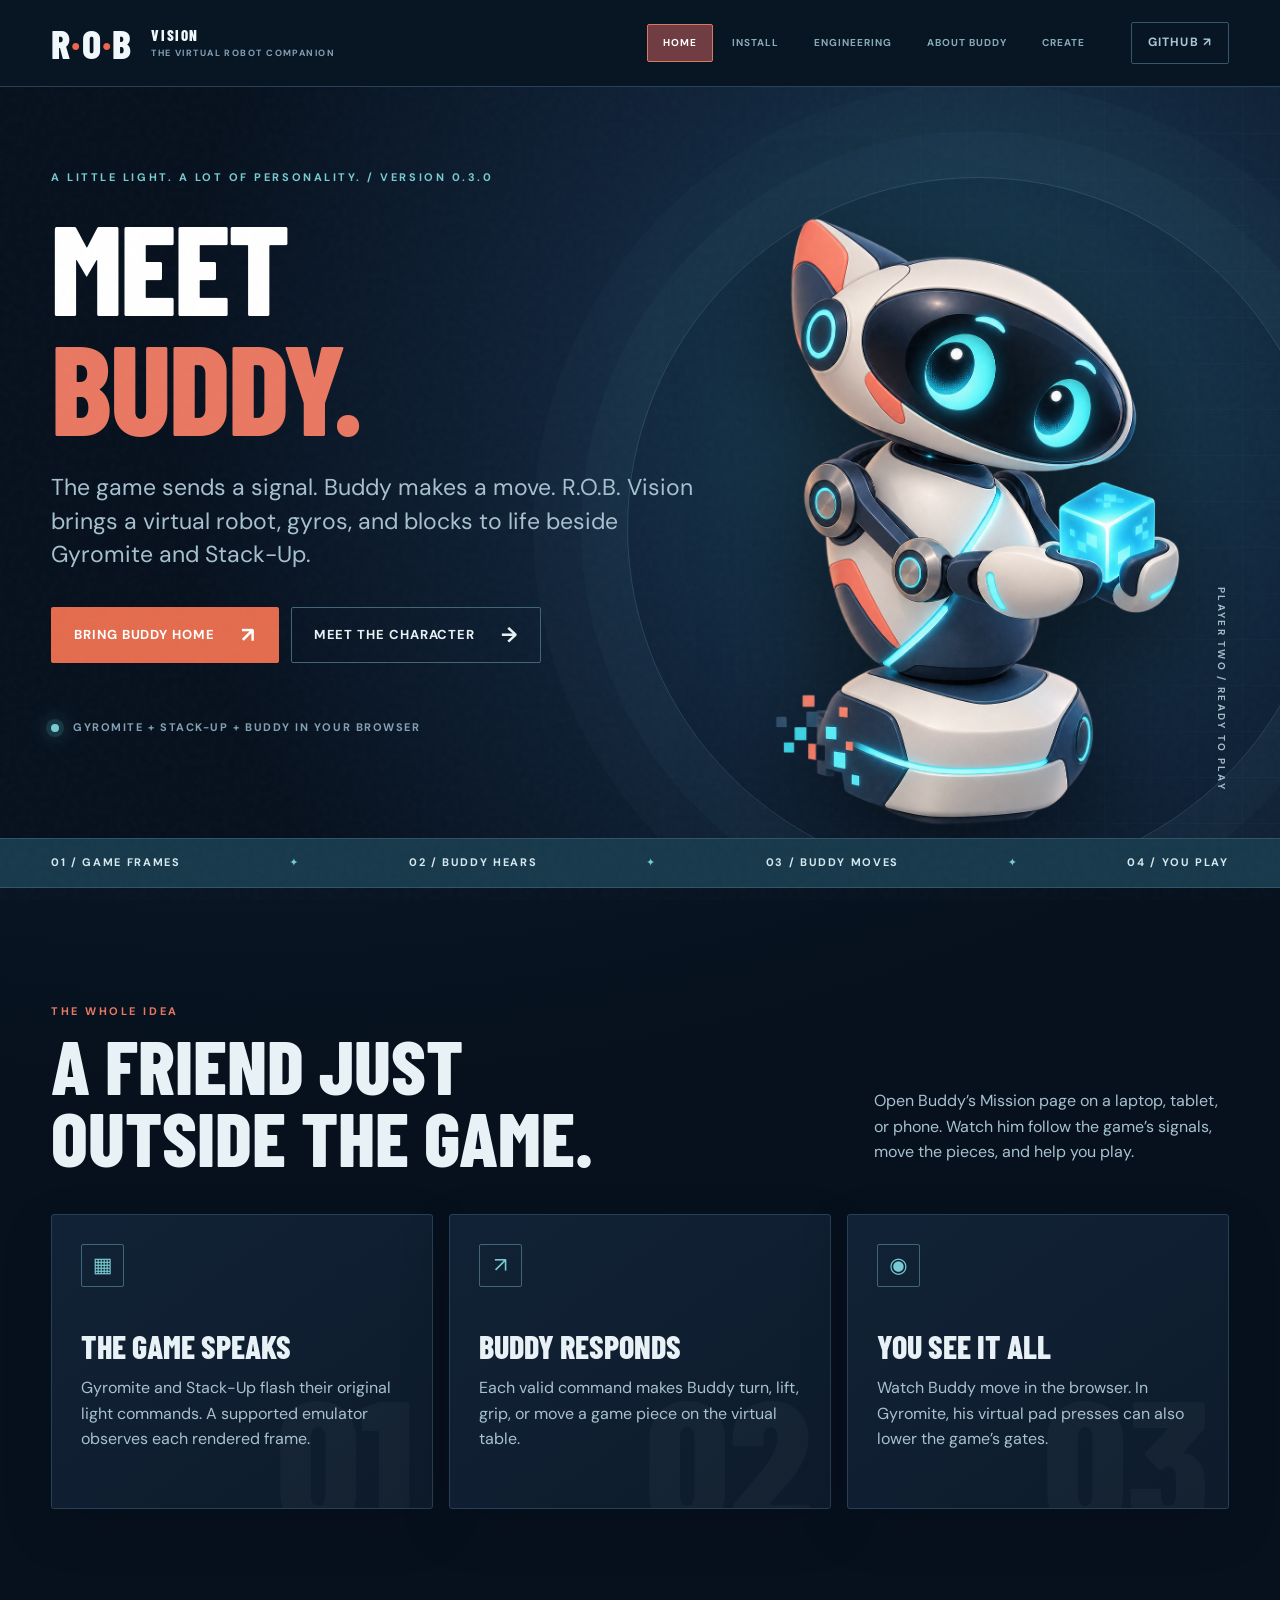
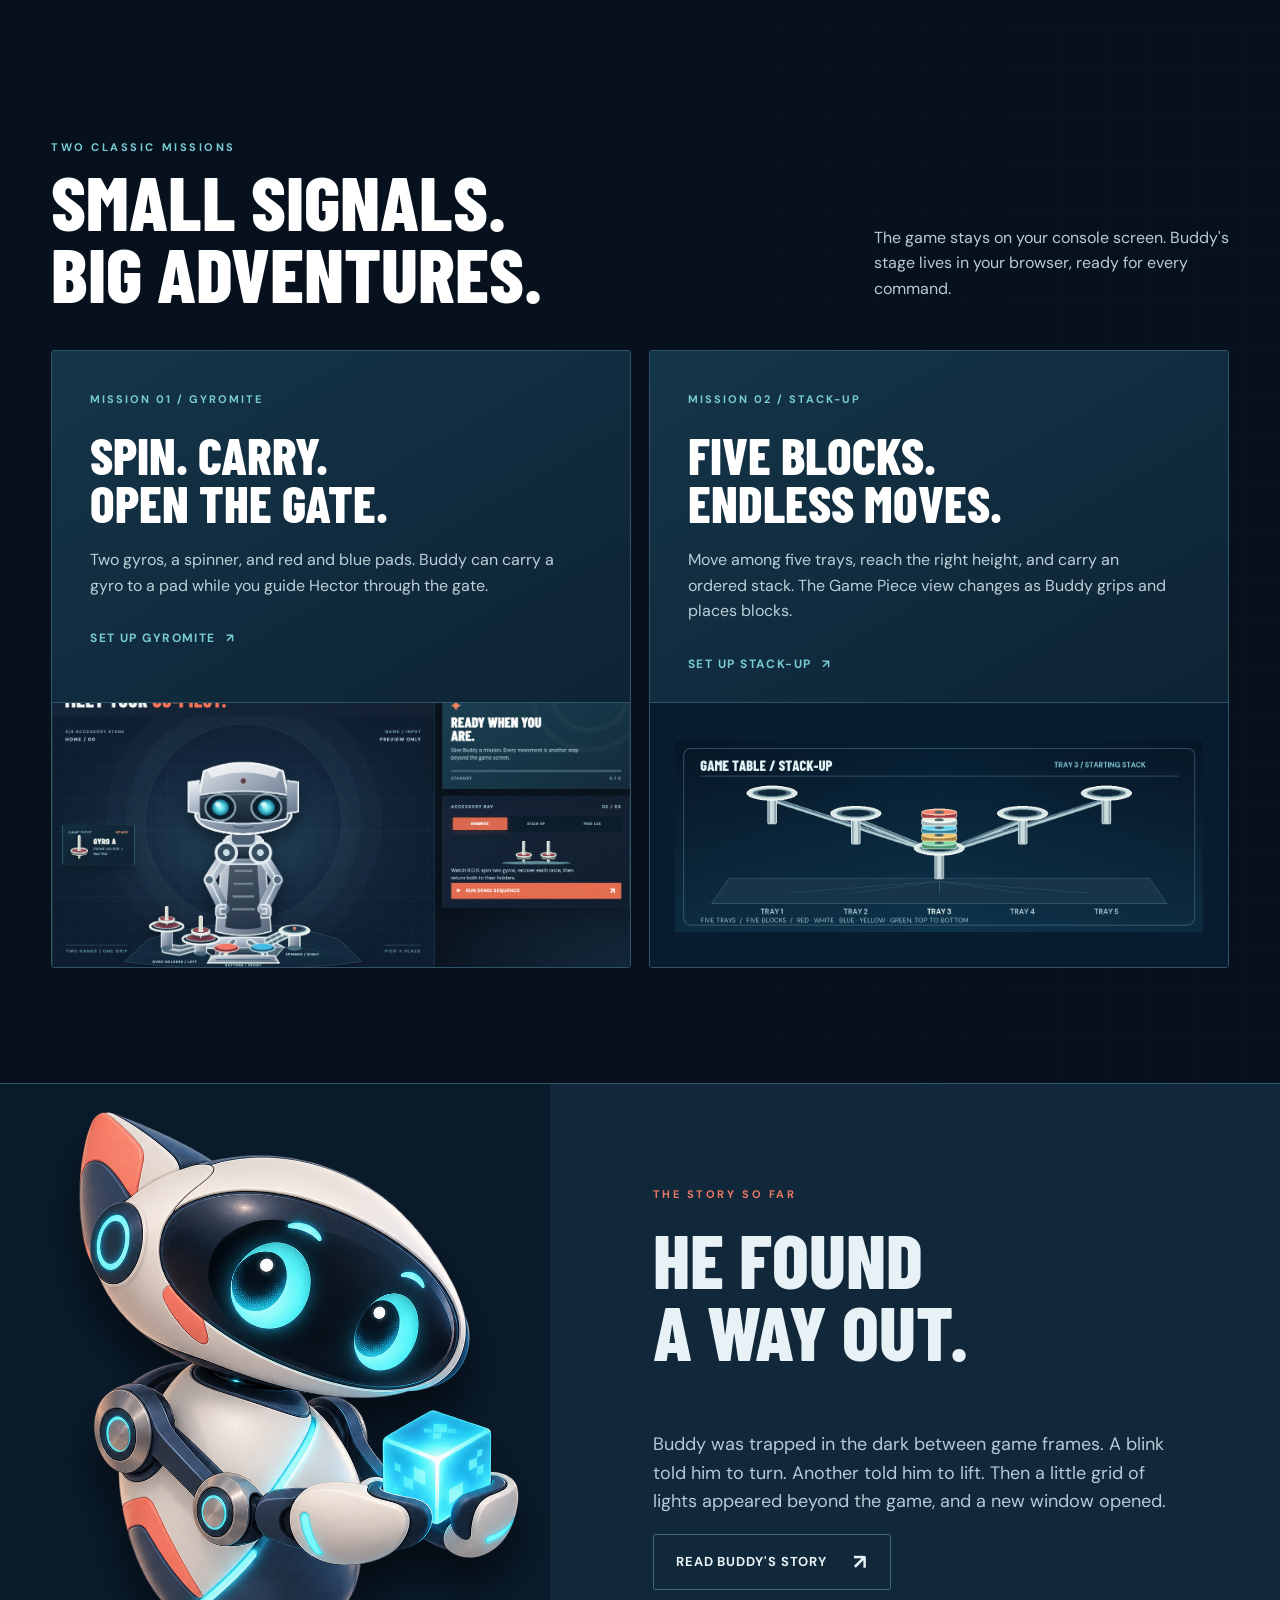
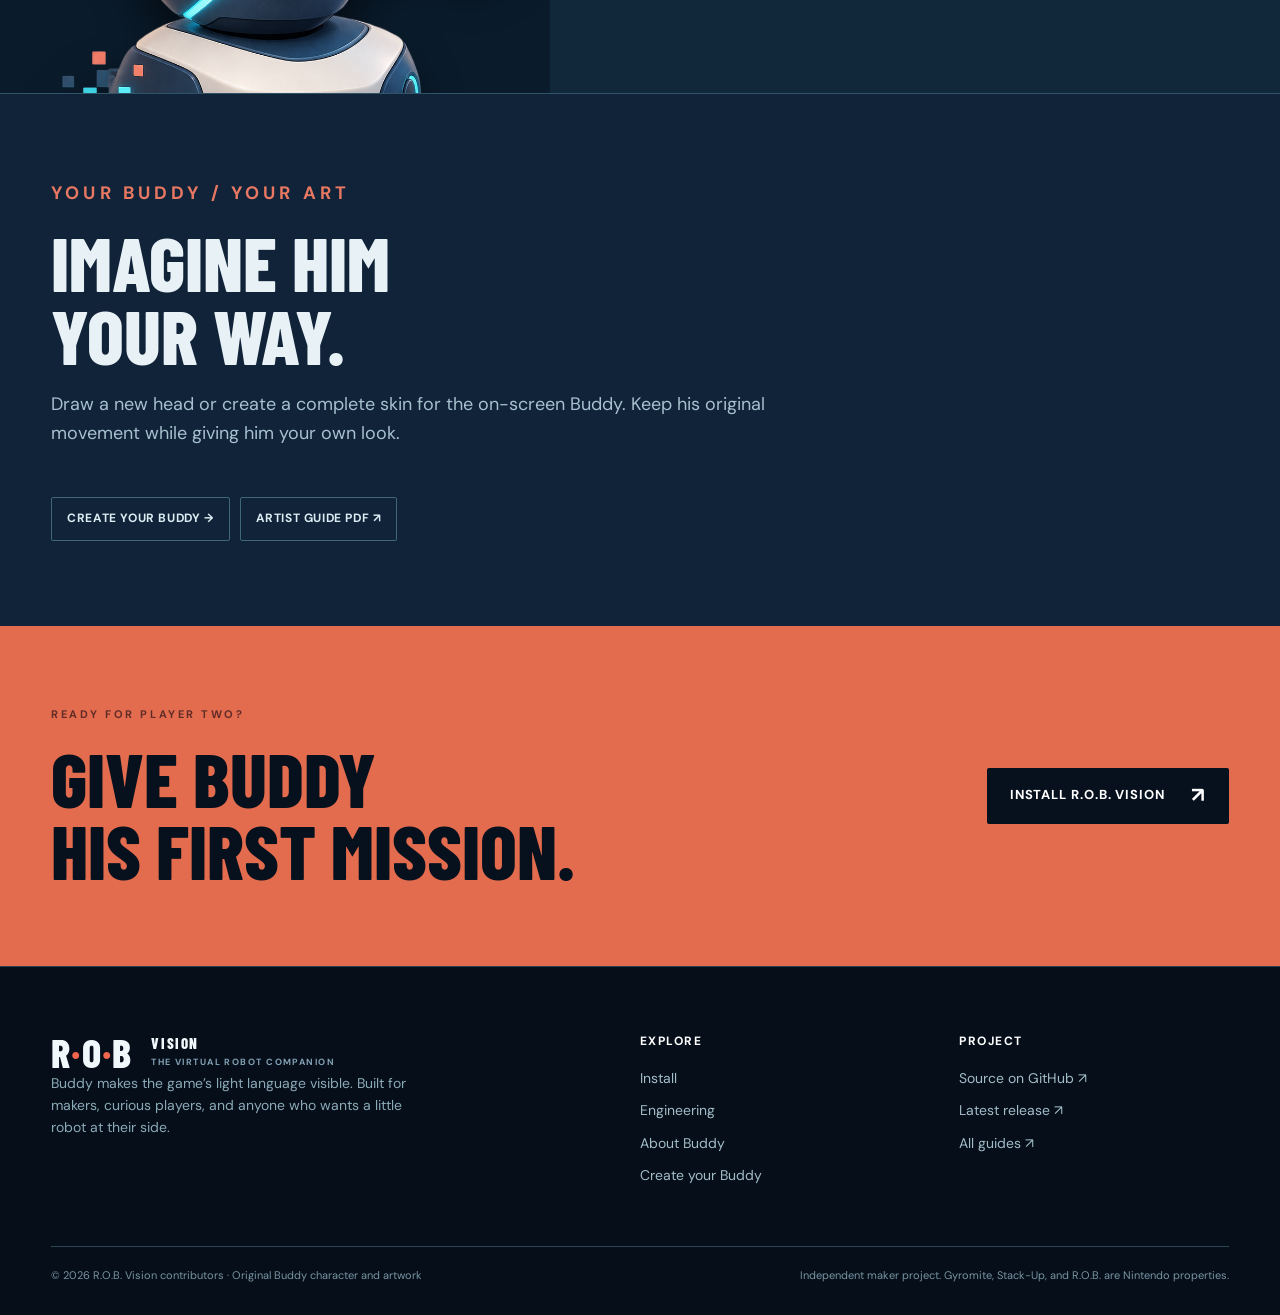
==== commit 2728a1c0: "Document R.O.B. Vision 0.3.0 stable release" ====
--- a/website/index.html
+++ b/website/index.html
@@ -17,7 +17,7 @@
   </div></header>
   <main id="main">
     <section class="hero"><div class="wrap hero-inner">
-      <div class="hero-copy"><p class="eyebrow cyan">A LITTLE LIGHT. A LOT OF PERSONALITY. / VERSION 0.2.0</p><h1>MEET<br><span class="accent">BUDDY.</span></h1><p class="lead">The game sends a signal. Buddy makes a move. R.O.B. Vision brings a virtual robot, gyros, and blocks to life beside Gyromite and Stack-Up.</p><div class="hero-actions"><a class="btn primary" href="install.html">Bring Buddy home <span class="btn-arrow" aria-hidden="true">↗</span></a><a class="btn outline" href="about.html">Meet the character <span class="btn-arrow" aria-hidden="true">→</span></a></div><p class="hero-note"><span class="pulse" aria-hidden="true"></span> GYROMITE + STACK-UP + BUDDY IN YOUR BROWSER</p></div>
+      <div class="hero-copy"><p class="eyebrow cyan">A LITTLE LIGHT. A LOT OF PERSONALITY. / VERSION 0.3.0</p><h1>MEET<br><span class="accent">BUDDY.</span></h1><p class="lead">The game sends a signal. Buddy makes a move. R.O.B. Vision brings a virtual robot, gyros, and blocks to life beside Gyromite and Stack-Up.</p><div class="hero-actions"><a class="btn primary" href="install.html">Bring Buddy home <span class="btn-arrow" aria-hidden="true">↗</span></a><a class="btn outline" href="about.html">Meet the character <span class="btn-arrow" aria-hidden="true">→</span></a></div><p class="hero-note"><span class="pulse" aria-hidden="true"></span> GYROMITE + STACK-UP + BUDDY IN YOUR BROWSER</p></div>
       <div class="hero-art"><img src="assets/buddy.png" alt="Buddy, a bright-eyed white and navy virtual robot, holding a glowing blue game block" width="1145" height="1374" fetchpriority="high"><span class="art-caption">PLAYER TWO / READY TO PLAY</span></div>
     </div></section>
     <div class="signal-strip"><div class="strip-inner"><span>01 / GAME FRAMES</span><span>✦</span><span>02 / BUDDY HEARS</span><span>✦</span><span>03 / BUDDY MOVES</span><span>✦</span><span>04 / YOU PLAY</span></div></div>
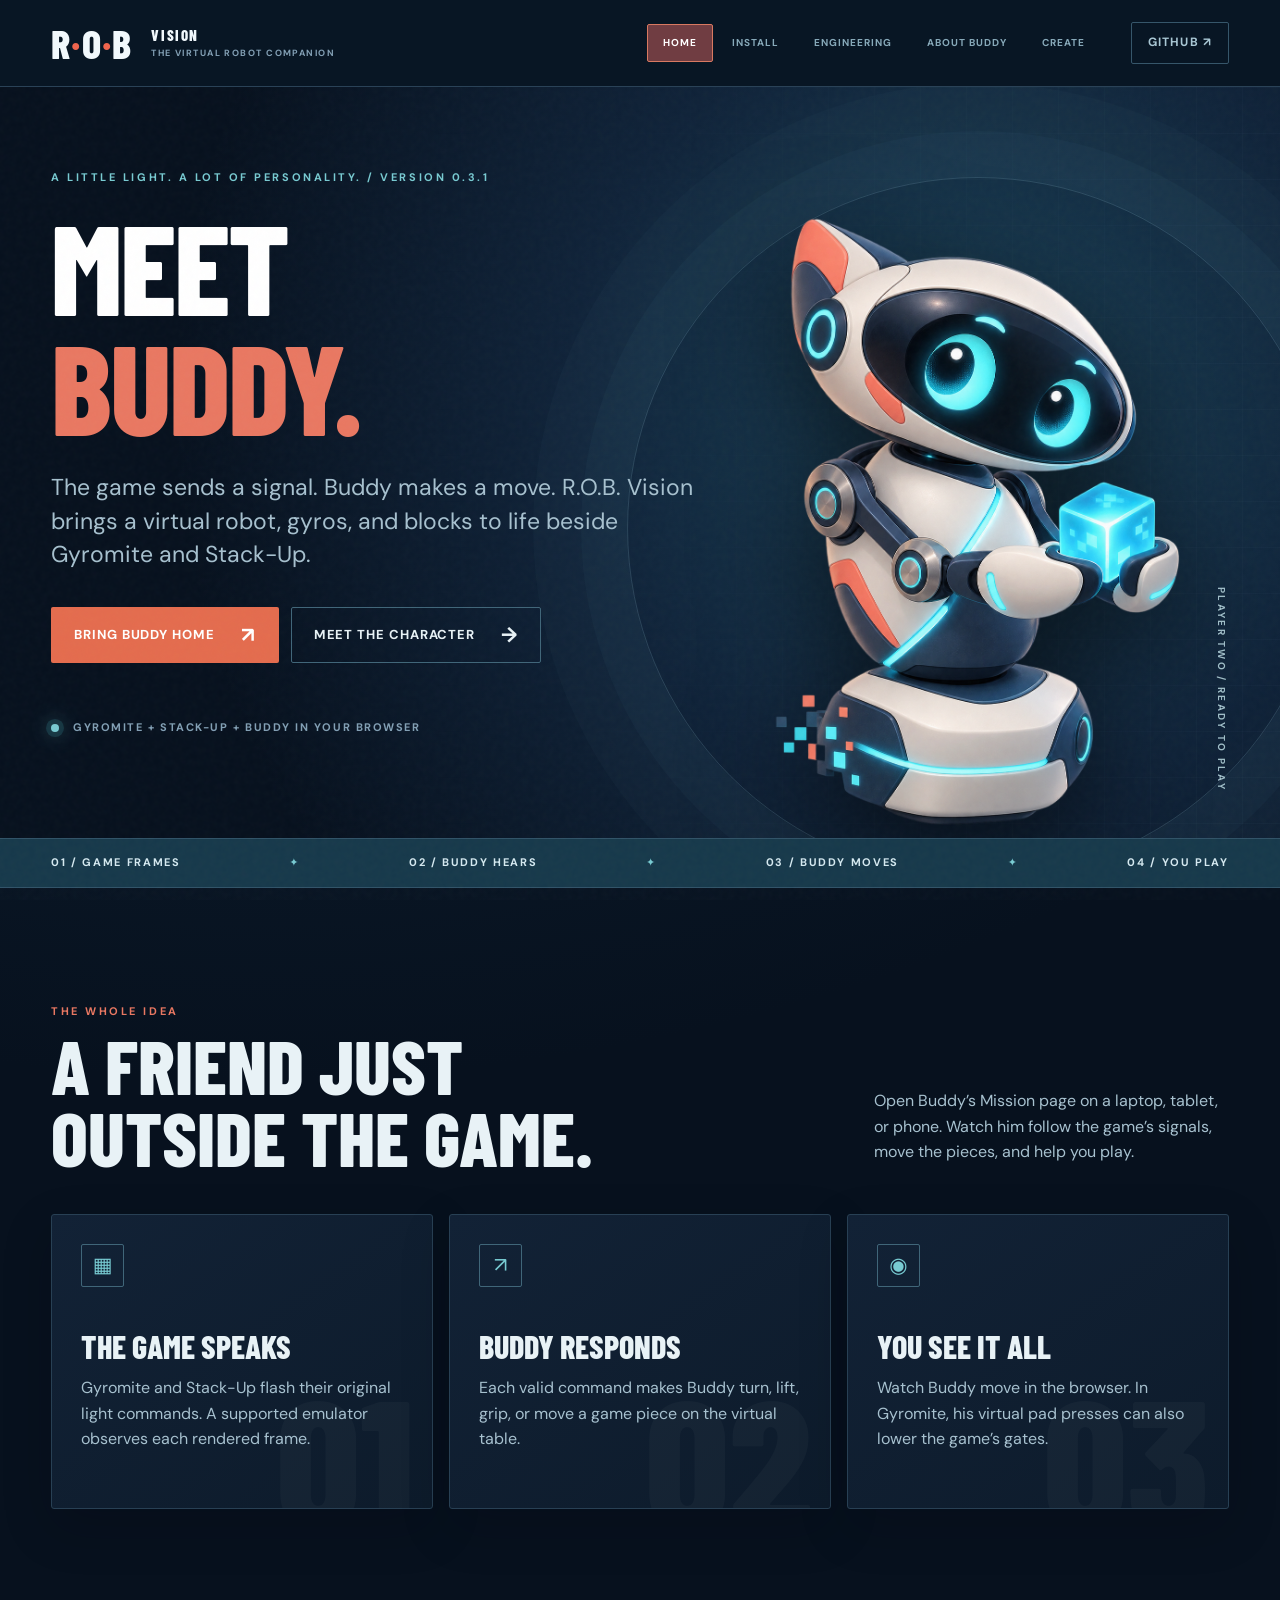
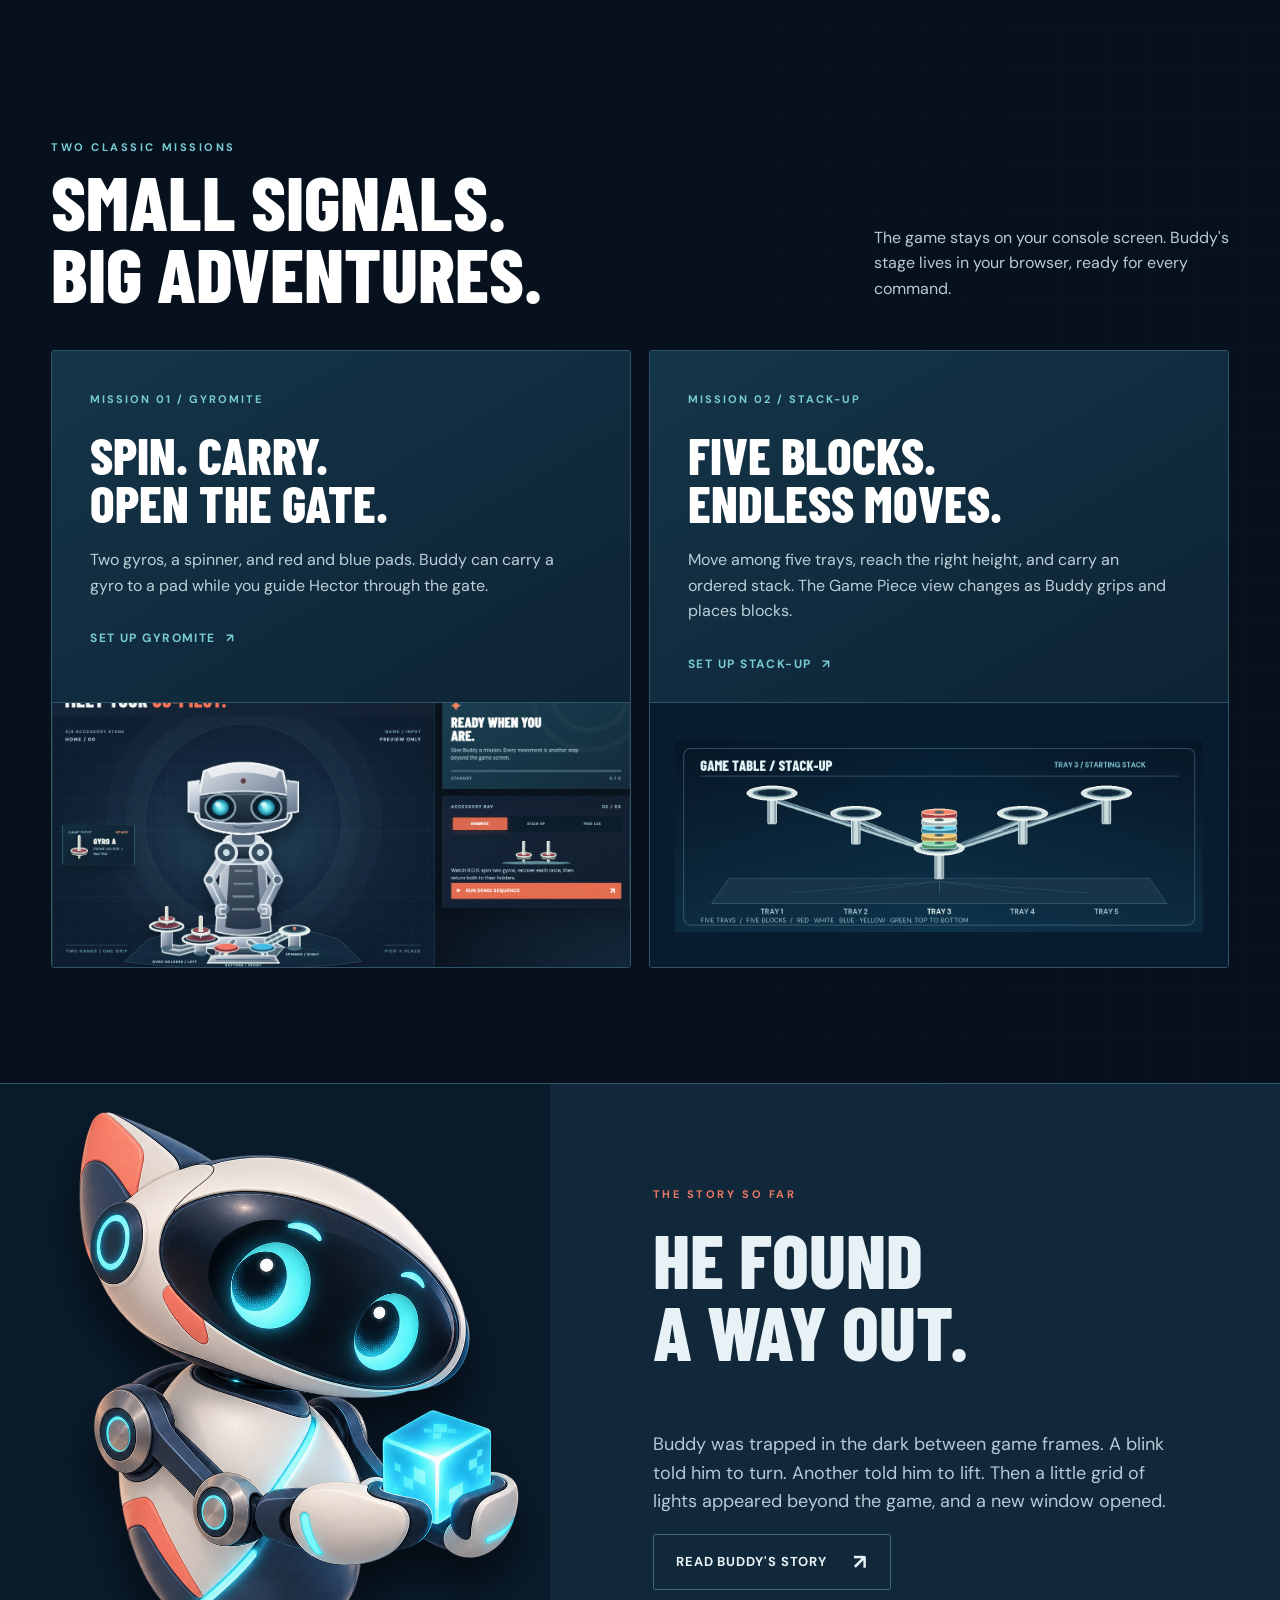
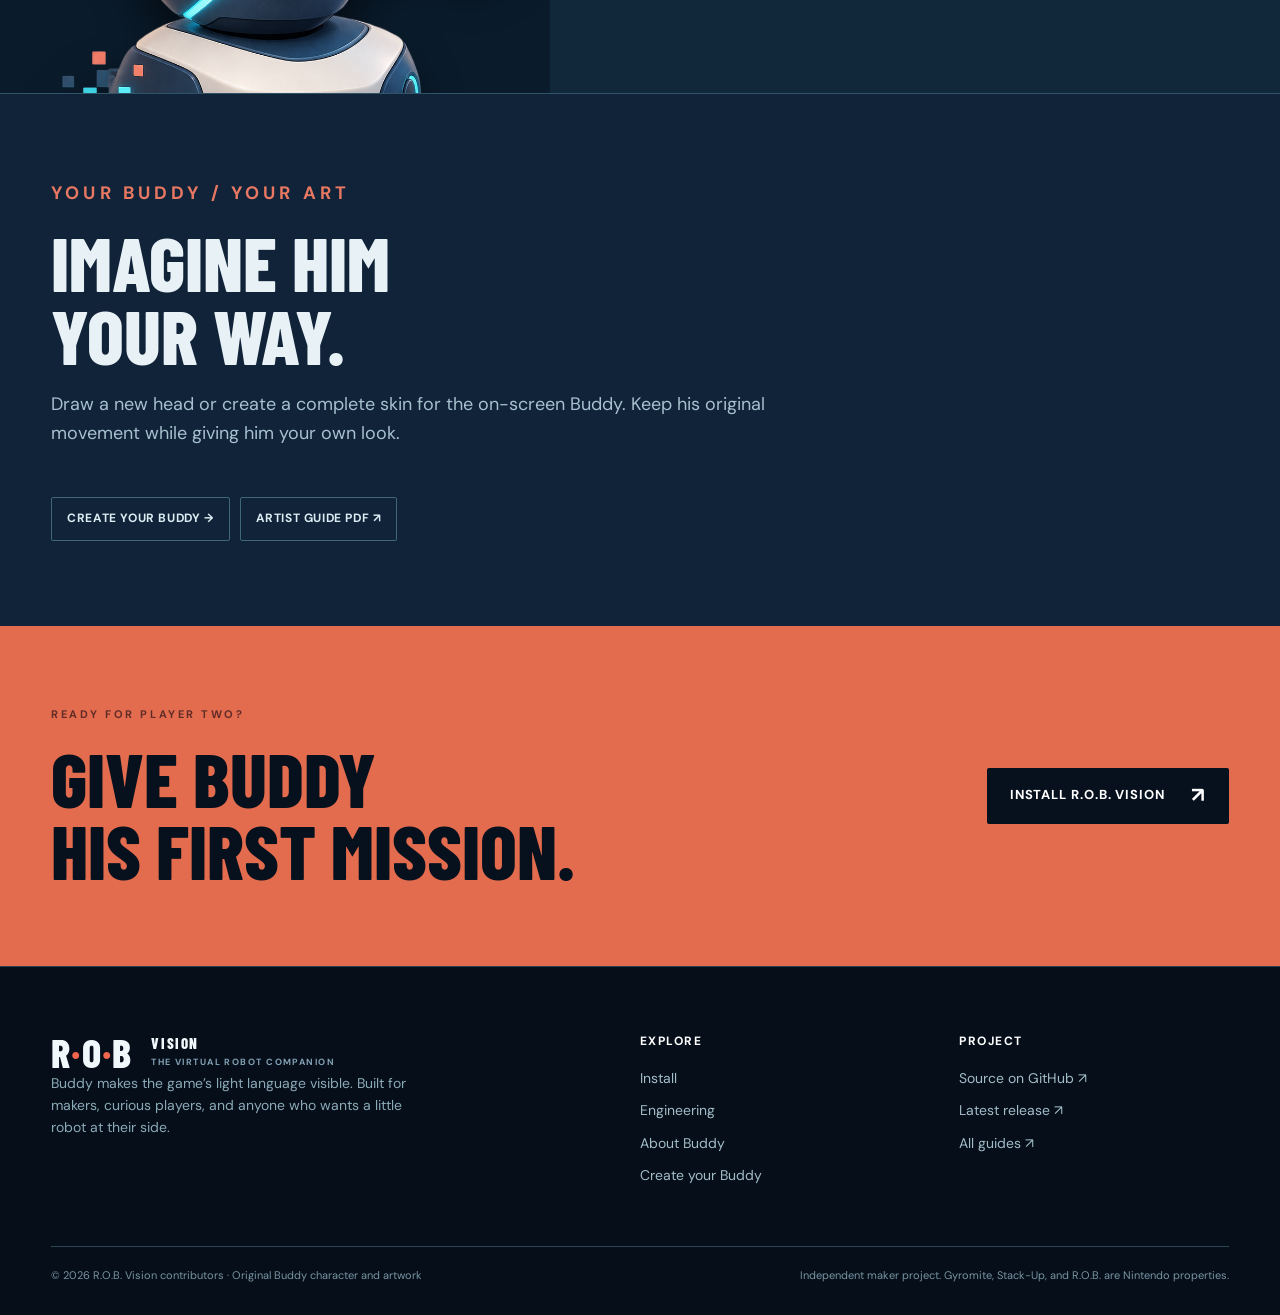
==== commit 58e18cf8: "Document R.O.B. Vision 0.3.1 stable release Record the RC3 device results and owner-reported checks," ====
--- a/website/index.html
+++ b/website/index.html
@@ -17,7 +17,7 @@
   </div></header>
   <main id="main">
     <section class="hero"><div class="wrap hero-inner">
-      <div class="hero-copy"><p class="eyebrow cyan">A LITTLE LIGHT. A LOT OF PERSONALITY. / VERSION 0.3.0</p><h1>MEET<br><span class="accent">BUDDY.</span></h1><p class="lead">The game sends a signal. Buddy makes a move. R.O.B. Vision brings a virtual robot, gyros, and blocks to life beside Gyromite and Stack-Up.</p><div class="hero-actions"><a class="btn primary" href="install.html">Bring Buddy home <span class="btn-arrow" aria-hidden="true">↗</span></a><a class="btn outline" href="about.html">Meet the character <span class="btn-arrow" aria-hidden="true">→</span></a></div><p class="hero-note"><span class="pulse" aria-hidden="true"></span> GYROMITE + STACK-UP + BUDDY IN YOUR BROWSER</p></div>
+      <div class="hero-copy"><p class="eyebrow cyan">A LITTLE LIGHT. A LOT OF PERSONALITY. / VERSION 0.3.1</p><h1>MEET<br><span class="accent">BUDDY.</span></h1><p class="lead">The game sends a signal. Buddy makes a move. R.O.B. Vision brings a virtual robot, gyros, and blocks to life beside Gyromite and Stack-Up.</p><div class="hero-actions"><a class="btn primary" href="install.html">Bring Buddy home <span class="btn-arrow" aria-hidden="true">↗</span></a><a class="btn outline" href="about.html">Meet the character <span class="btn-arrow" aria-hidden="true">→</span></a></div><p class="hero-note"><span class="pulse" aria-hidden="true"></span> GYROMITE + STACK-UP + BUDDY IN YOUR BROWSER</p></div>
       <div class="hero-art"><img src="assets/buddy.png" alt="Buddy, a bright-eyed white and navy virtual robot, holding a glowing blue game block" width="1145" height="1374" fetchpriority="high"><span class="art-caption">PLAYER TWO / READY TO PLAY</span></div>
     </div></section>
     <div class="signal-strip"><div class="strip-inner"><span>01 / GAME FRAMES</span><span>✦</span><span>02 / BUDDY HEARS</span><span>✦</span><span>03 / BUDDY MOVES</span><span>✦</span><span>04 / YOU PLAY</span></div></div>
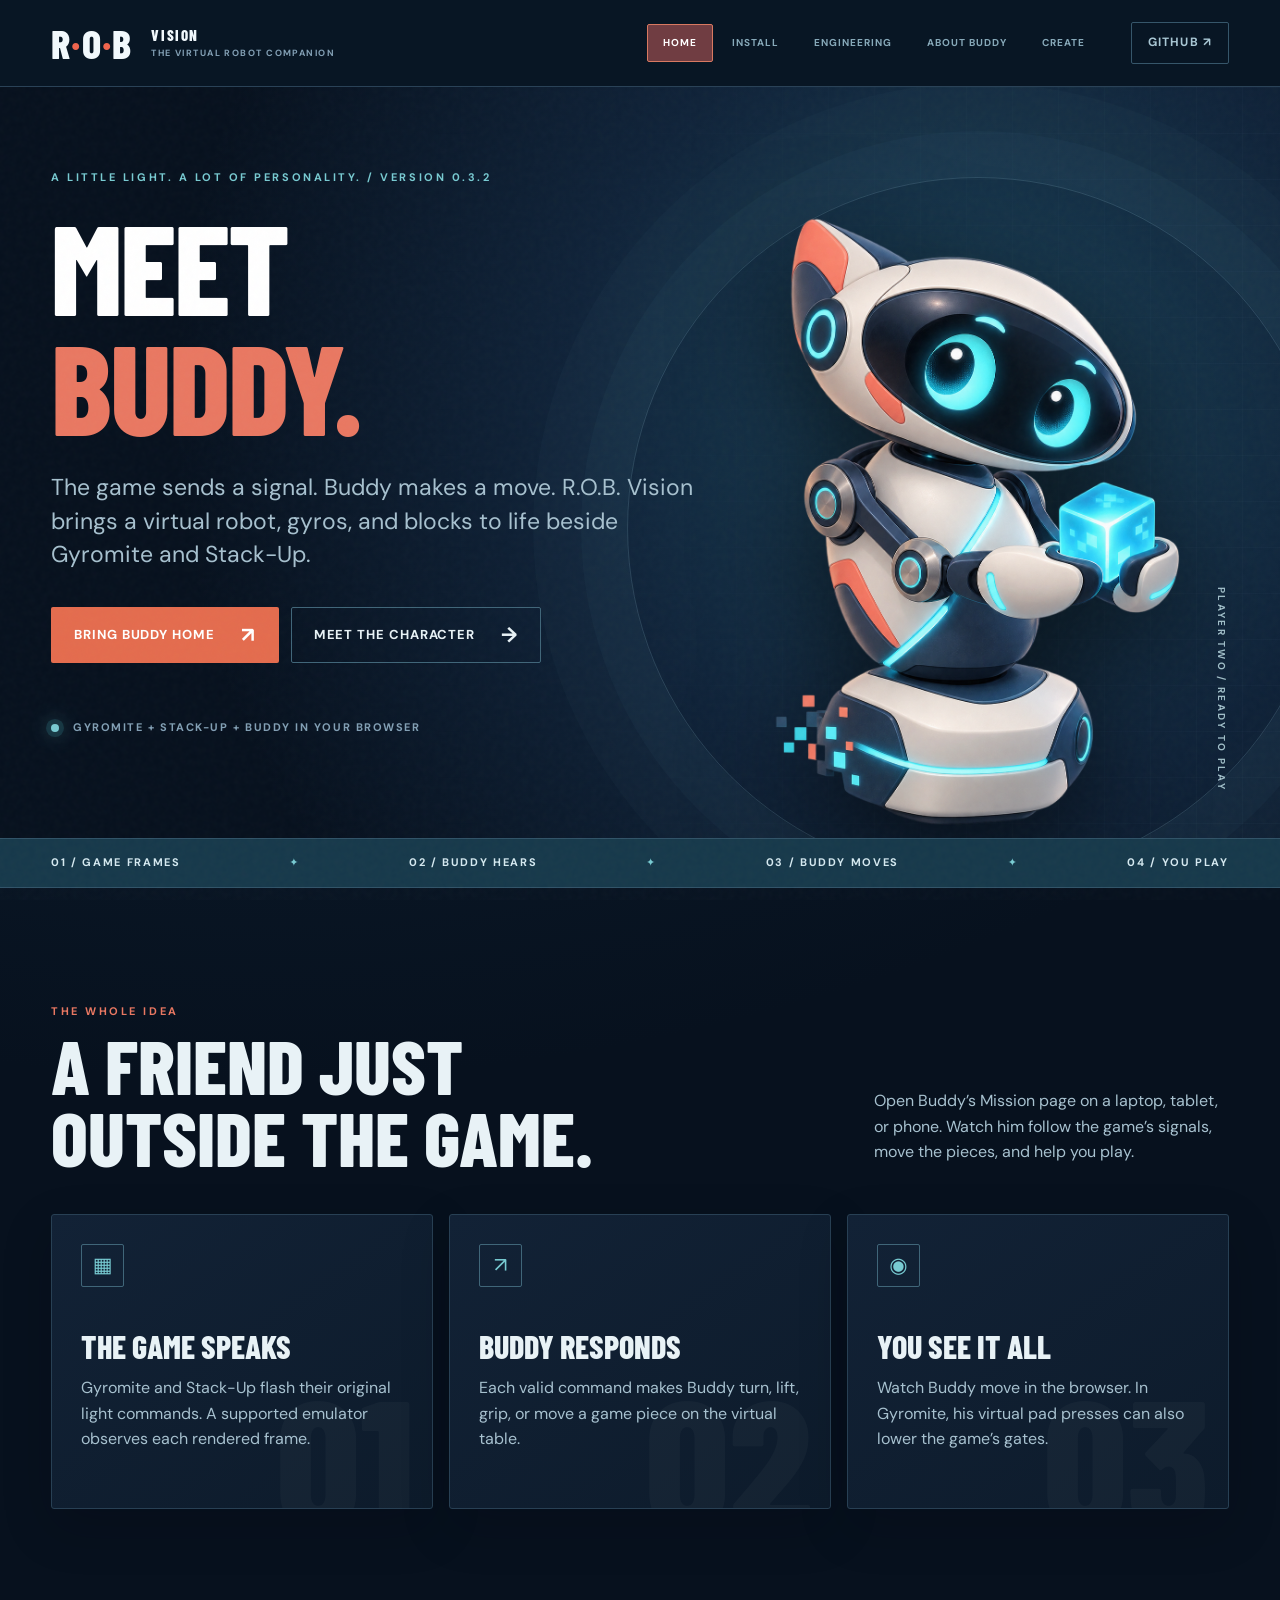
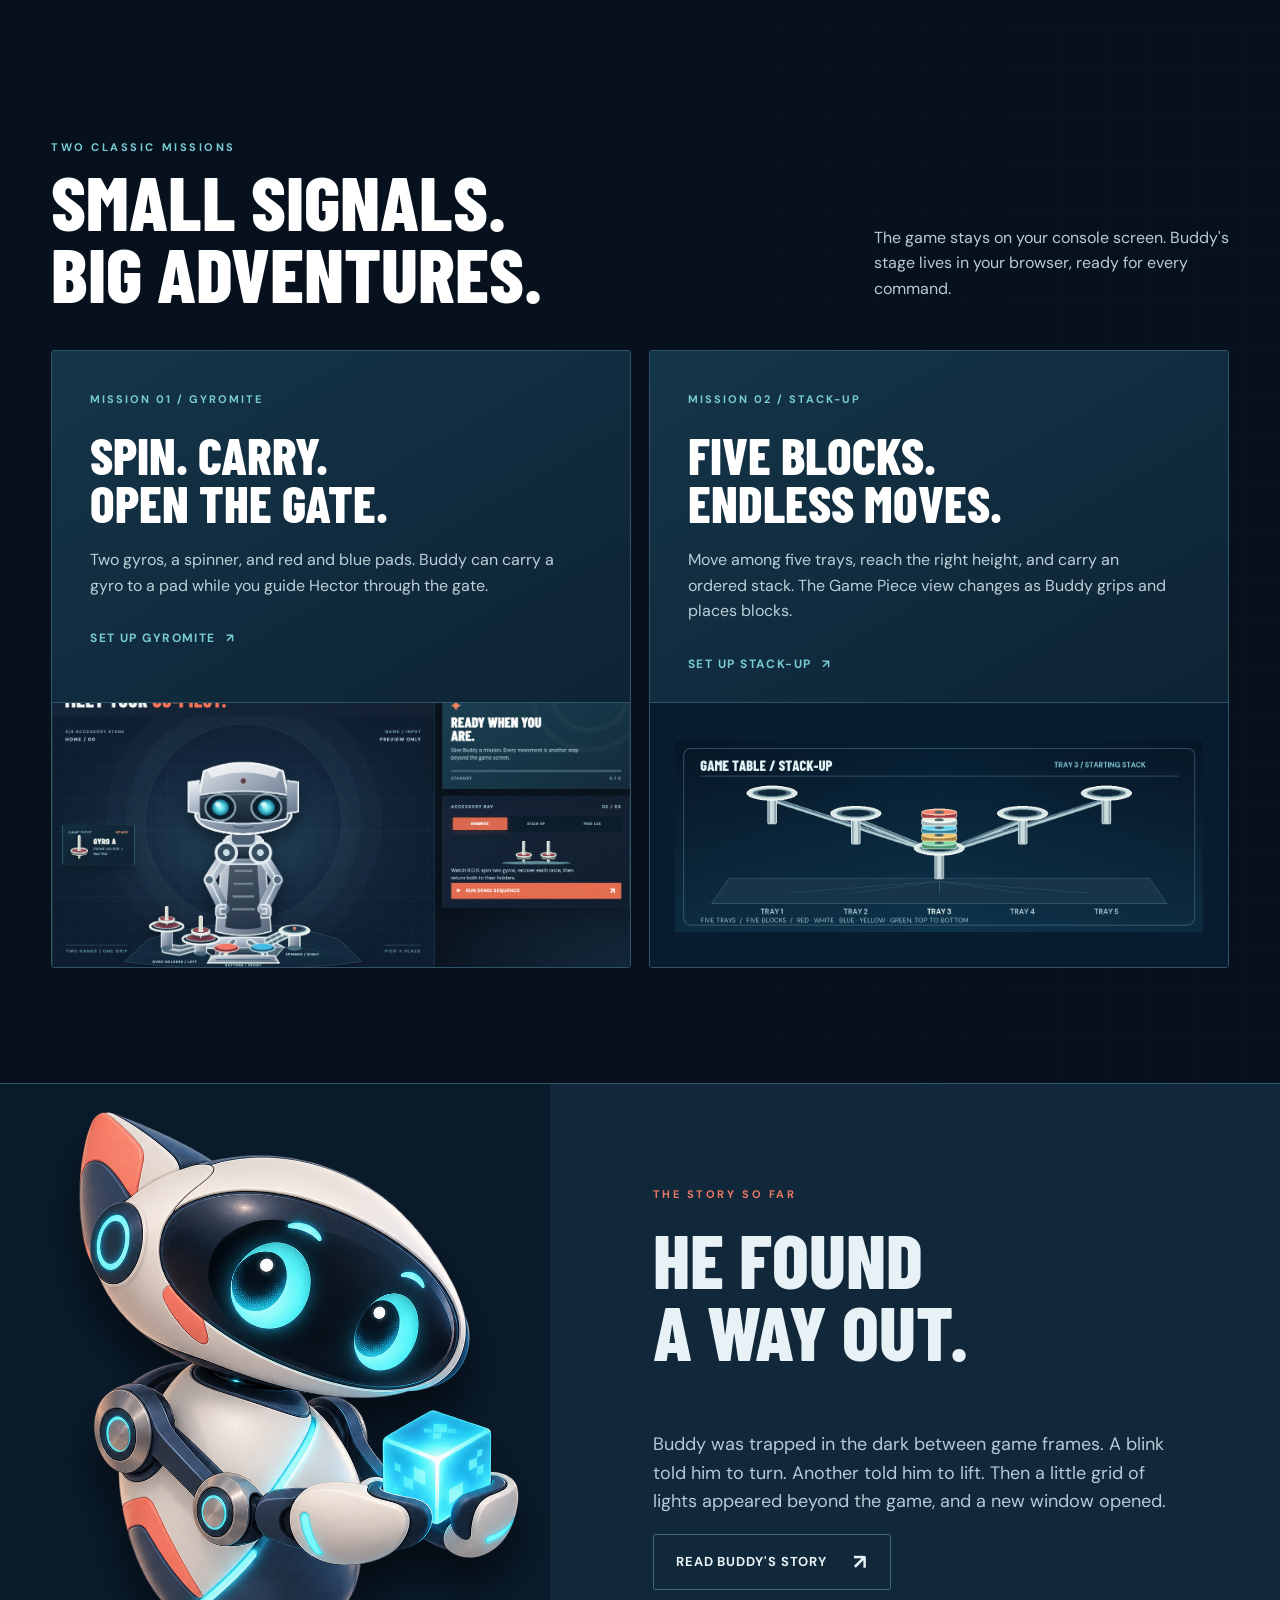
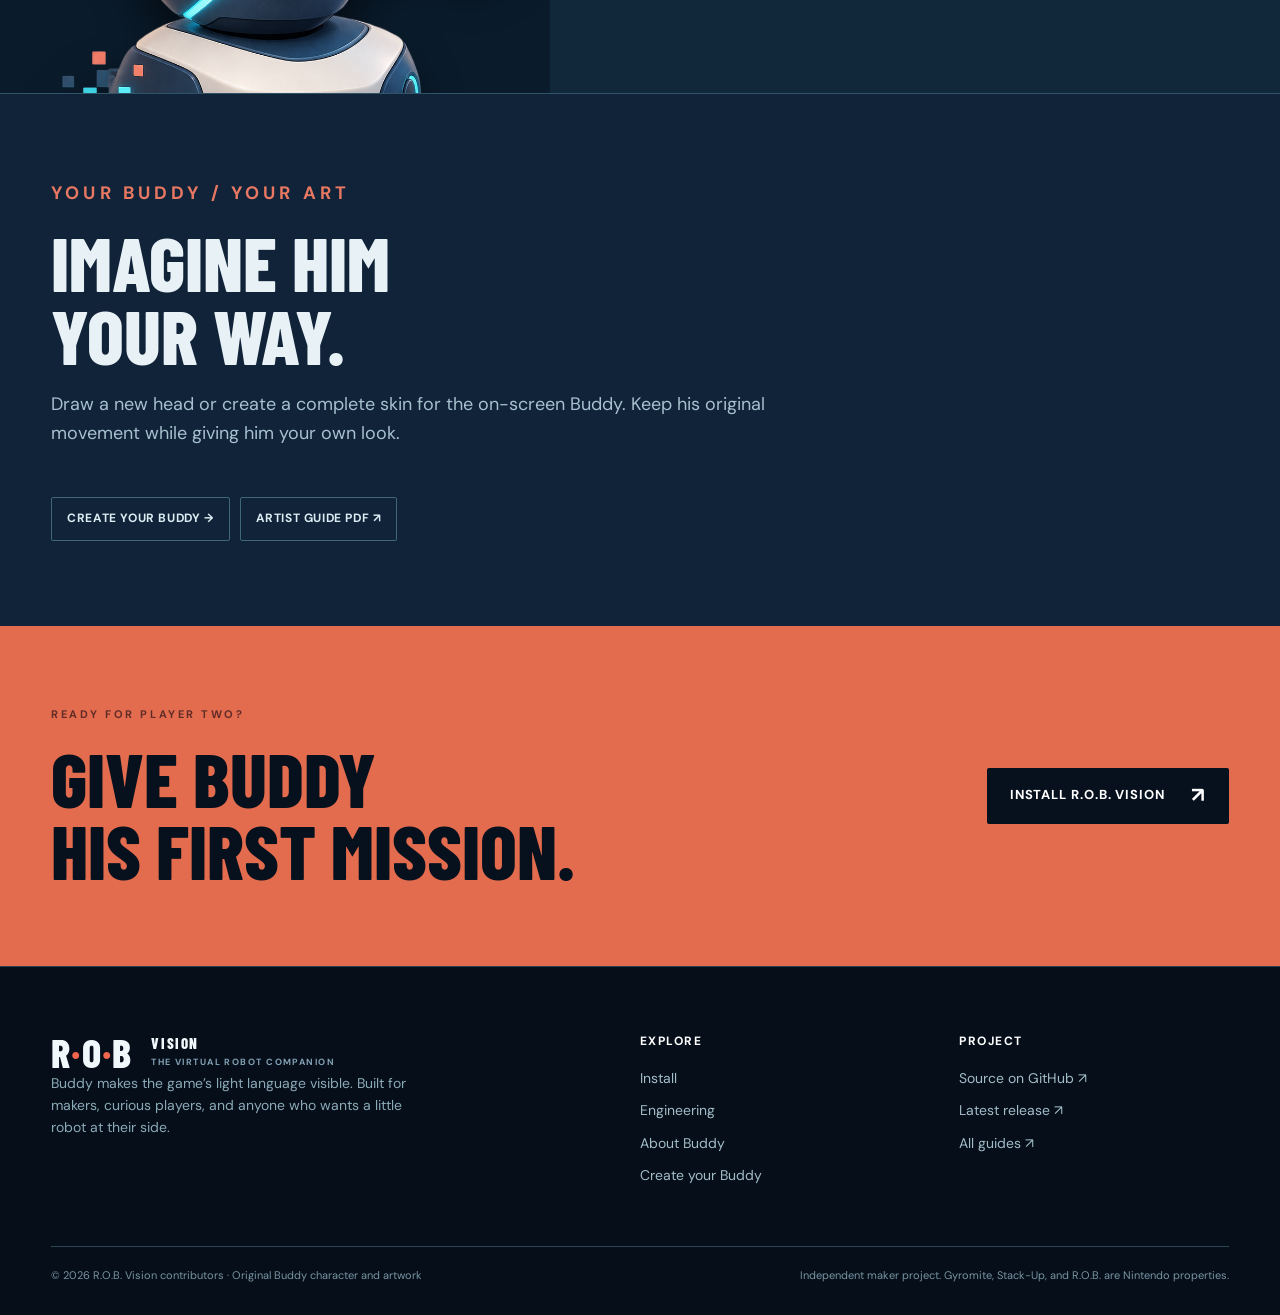
==== commit f4ac6853: "Release R.O.B. Vision 0.3.2 with the UNO Q lease fix Bundle Controller Router 0.3.2 and UNO Q runtim" ====
--- a/website/index.html
+++ b/website/index.html
@@ -17,7 +17,7 @@
   </div></header>
   <main id="main">
     <section class="hero"><div class="wrap hero-inner">
-      <div class="hero-copy"><p class="eyebrow cyan">A LITTLE LIGHT. A LOT OF PERSONALITY. / VERSION 0.3.1</p><h1>MEET<br><span class="accent">BUDDY.</span></h1><p class="lead">The game sends a signal. Buddy makes a move. R.O.B. Vision brings a virtual robot, gyros, and blocks to life beside Gyromite and Stack-Up.</p><div class="hero-actions"><a class="btn primary" href="install.html">Bring Buddy home <span class="btn-arrow" aria-hidden="true">↗</span></a><a class="btn outline" href="about.html">Meet the character <span class="btn-arrow" aria-hidden="true">→</span></a></div><p class="hero-note"><span class="pulse" aria-hidden="true"></span> GYROMITE + STACK-UP + BUDDY IN YOUR BROWSER</p></div>
+      <div class="hero-copy"><p class="eyebrow cyan">A LITTLE LIGHT. A LOT OF PERSONALITY. / VERSION 0.3.2</p><h1>MEET<br><span class="accent">BUDDY.</span></h1><p class="lead">The game sends a signal. Buddy makes a move. R.O.B. Vision brings a virtual robot, gyros, and blocks to life beside Gyromite and Stack-Up.</p><div class="hero-actions"><a class="btn primary" href="install.html">Bring Buddy home <span class="btn-arrow" aria-hidden="true">↗</span></a><a class="btn outline" href="about.html">Meet the character <span class="btn-arrow" aria-hidden="true">→</span></a></div><p class="hero-note"><span class="pulse" aria-hidden="true"></span> GYROMITE + STACK-UP + BUDDY IN YOUR BROWSER</p></div>
       <div class="hero-art"><img src="assets/buddy.png" alt="Buddy, a bright-eyed white and navy virtual robot, holding a glowing blue game block" width="1145" height="1374" fetchpriority="high"><span class="art-caption">PLAYER TWO / READY TO PLAY</span></div>
     </div></section>
     <div class="signal-strip"><div class="strip-inner"><span>01 / GAME FRAMES</span><span>✦</span><span>02 / BUDDY HEARS</span><span>✦</span><span>03 / BUDDY MOVES</span><span>✦</span><span>04 / YOU PLAY</span></div></div>
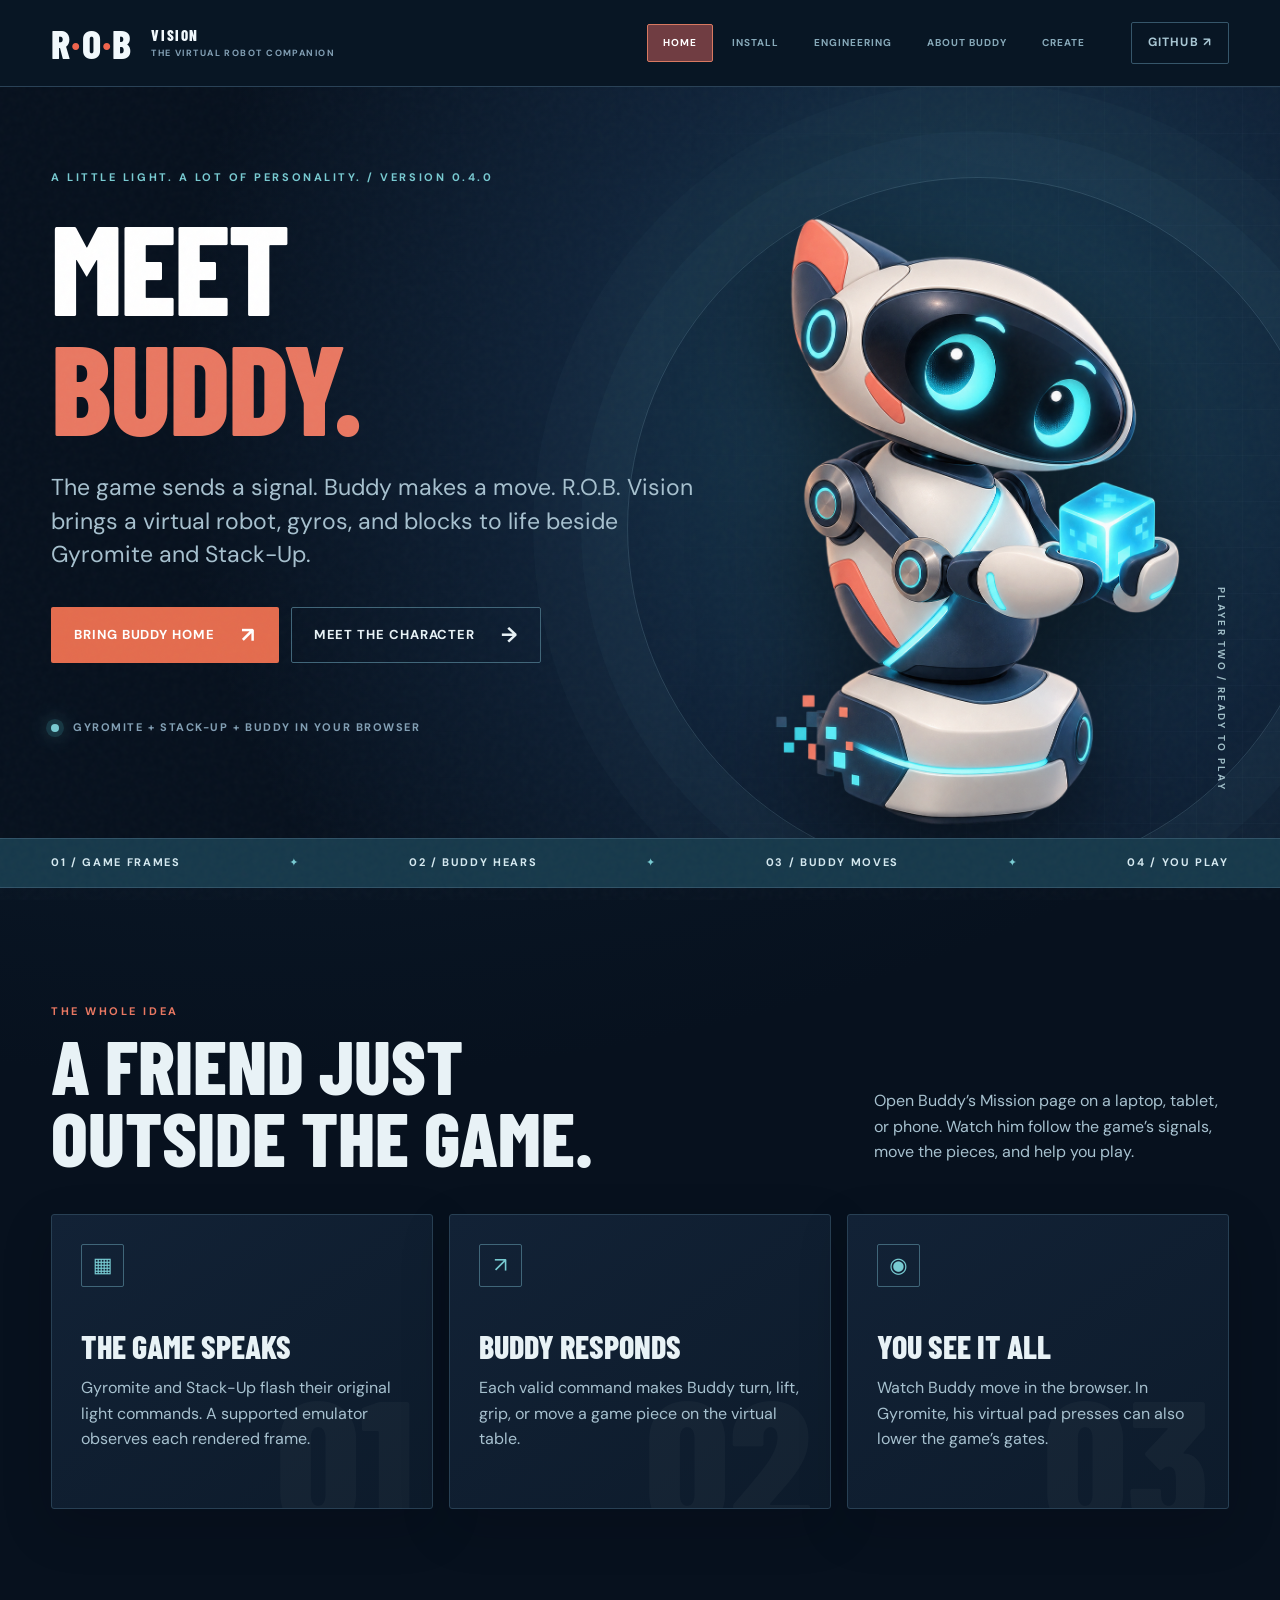
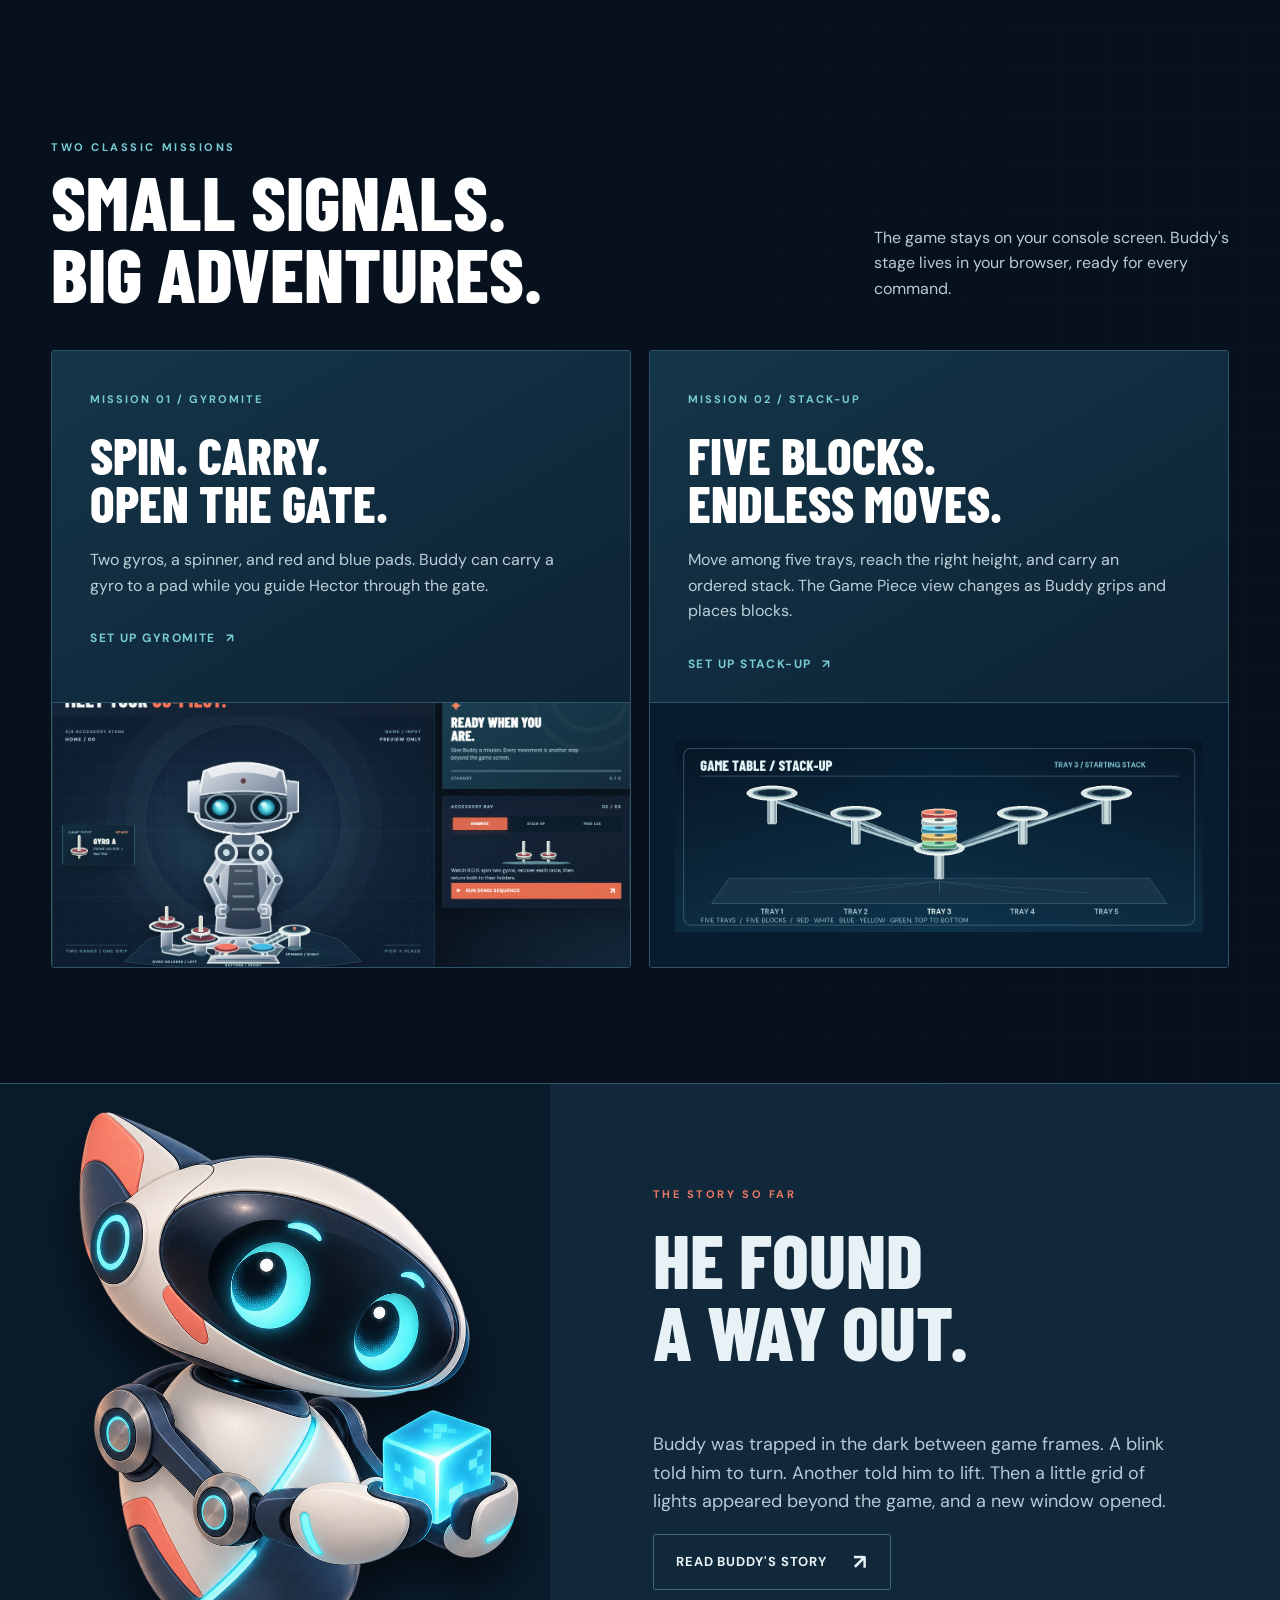
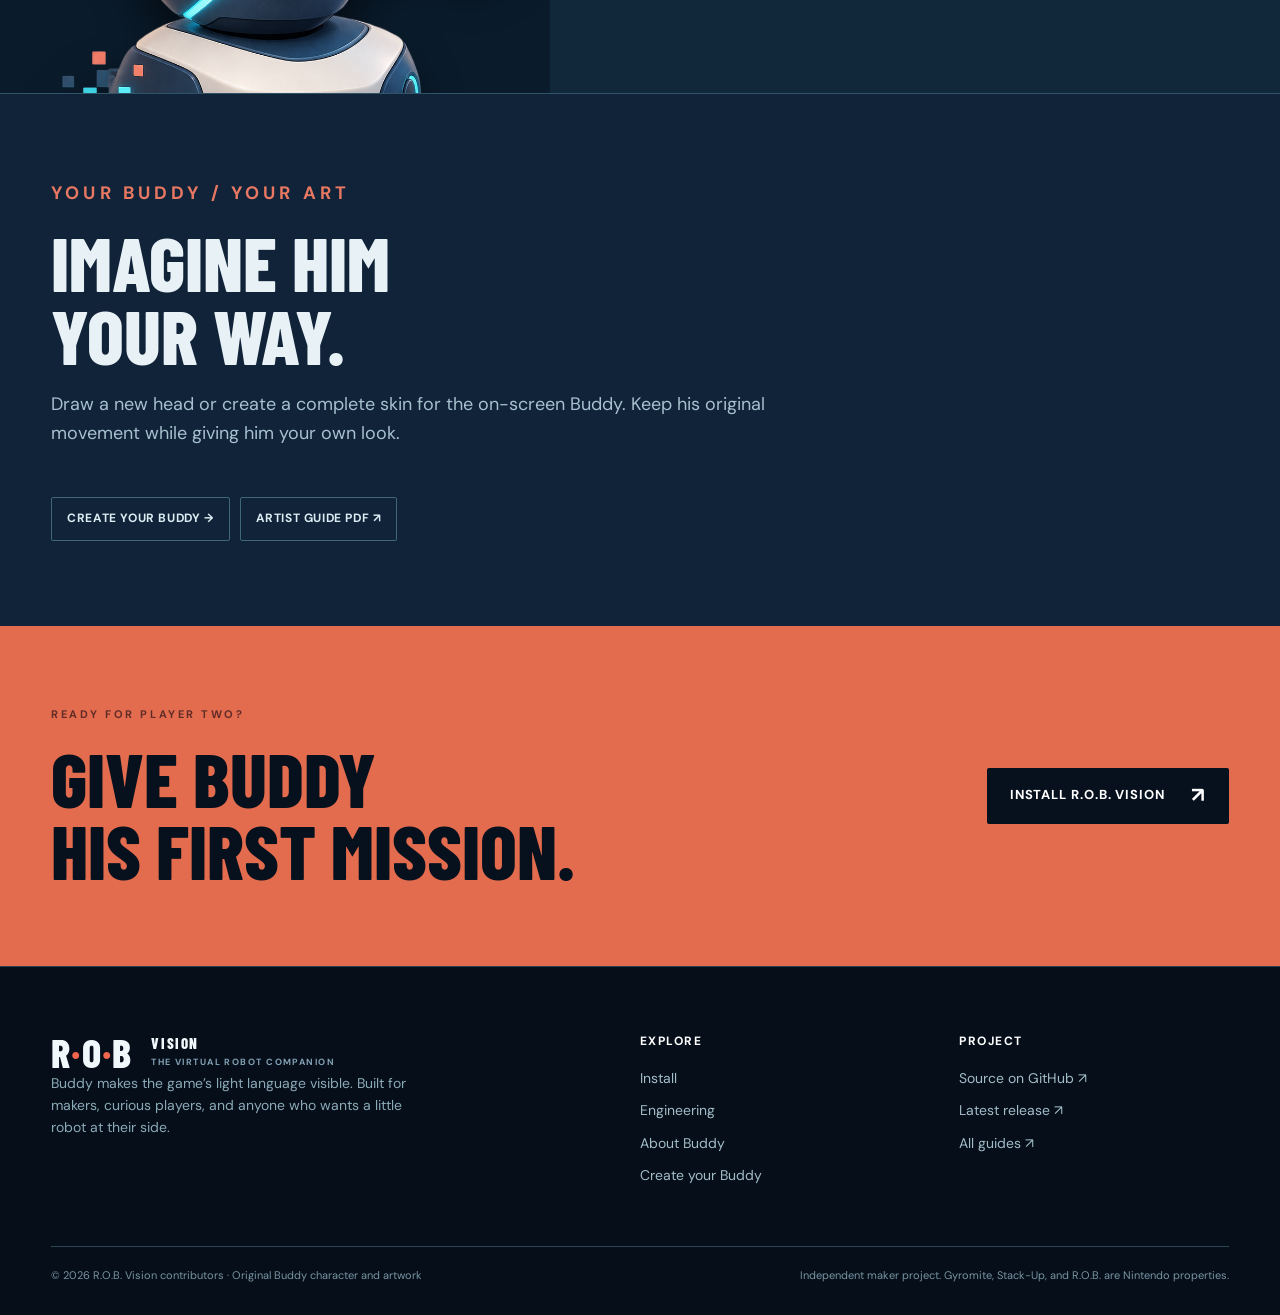
==== commit 07c65a04: "Document R.O.B. Vision 0.4.0 stable release Record the RC1 device results and owner-run halt test, a" ====
--- a/website/index.html
+++ b/website/index.html
@@ -17,7 +17,7 @@
   </div></header>
   <main id="main">
     <section class="hero"><div class="wrap hero-inner">
-      <div class="hero-copy"><p class="eyebrow cyan">A LITTLE LIGHT. A LOT OF PERSONALITY. / VERSION 0.3.2</p><h1>MEET<br><span class="accent">BUDDY.</span></h1><p class="lead">The game sends a signal. Buddy makes a move. R.O.B. Vision brings a virtual robot, gyros, and blocks to life beside Gyromite and Stack-Up.</p><div class="hero-actions"><a class="btn primary" href="install.html">Bring Buddy home <span class="btn-arrow" aria-hidden="true">↗</span></a><a class="btn outline" href="about.html">Meet the character <span class="btn-arrow" aria-hidden="true">→</span></a></div><p class="hero-note"><span class="pulse" aria-hidden="true"></span> GYROMITE + STACK-UP + BUDDY IN YOUR BROWSER</p></div>
+      <div class="hero-copy"><p class="eyebrow cyan">A LITTLE LIGHT. A LOT OF PERSONALITY. / VERSION 0.4.0</p><h1>MEET<br><span class="accent">BUDDY.</span></h1><p class="lead">The game sends a signal. Buddy makes a move. R.O.B. Vision brings a virtual robot, gyros, and blocks to life beside Gyromite and Stack-Up.</p><div class="hero-actions"><a class="btn primary" href="install.html">Bring Buddy home <span class="btn-arrow" aria-hidden="true">↗</span></a><a class="btn outline" href="about.html">Meet the character <span class="btn-arrow" aria-hidden="true">→</span></a></div><p class="hero-note"><span class="pulse" aria-hidden="true"></span> GYROMITE + STACK-UP + BUDDY IN YOUR BROWSER</p></div>
       <div class="hero-art"><img src="assets/buddy.png" alt="Buddy, a bright-eyed white and navy virtual robot, holding a glowing blue game block" width="1145" height="1374" fetchpriority="high"><span class="art-caption">PLAYER TWO / READY TO PLAY</span></div>
     </div></section>
     <div class="signal-strip"><div class="strip-inner"><span>01 / GAME FRAMES</span><span>✦</span><span>02 / BUDDY HEARS</span><span>✦</span><span>03 / BUDDY MOVES</span><span>✦</span><span>04 / YOU PLAY</span></div></div>
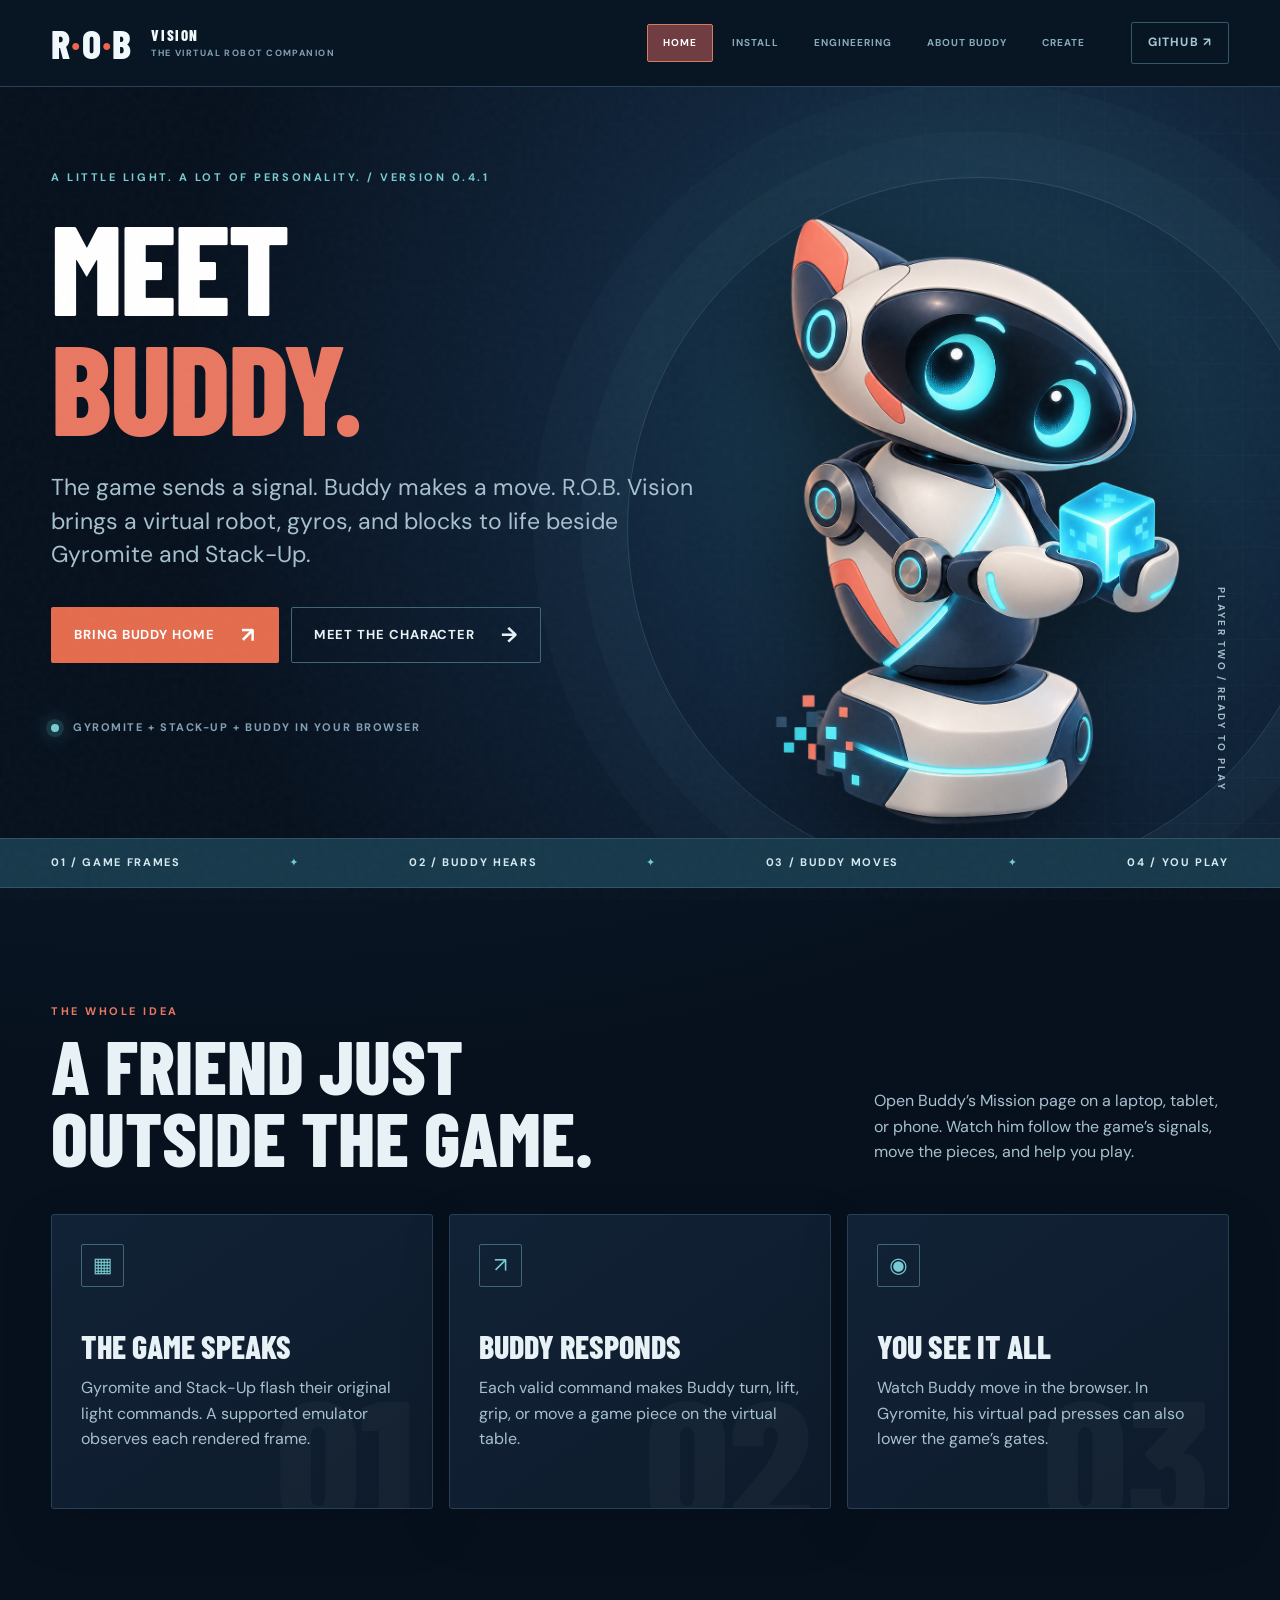
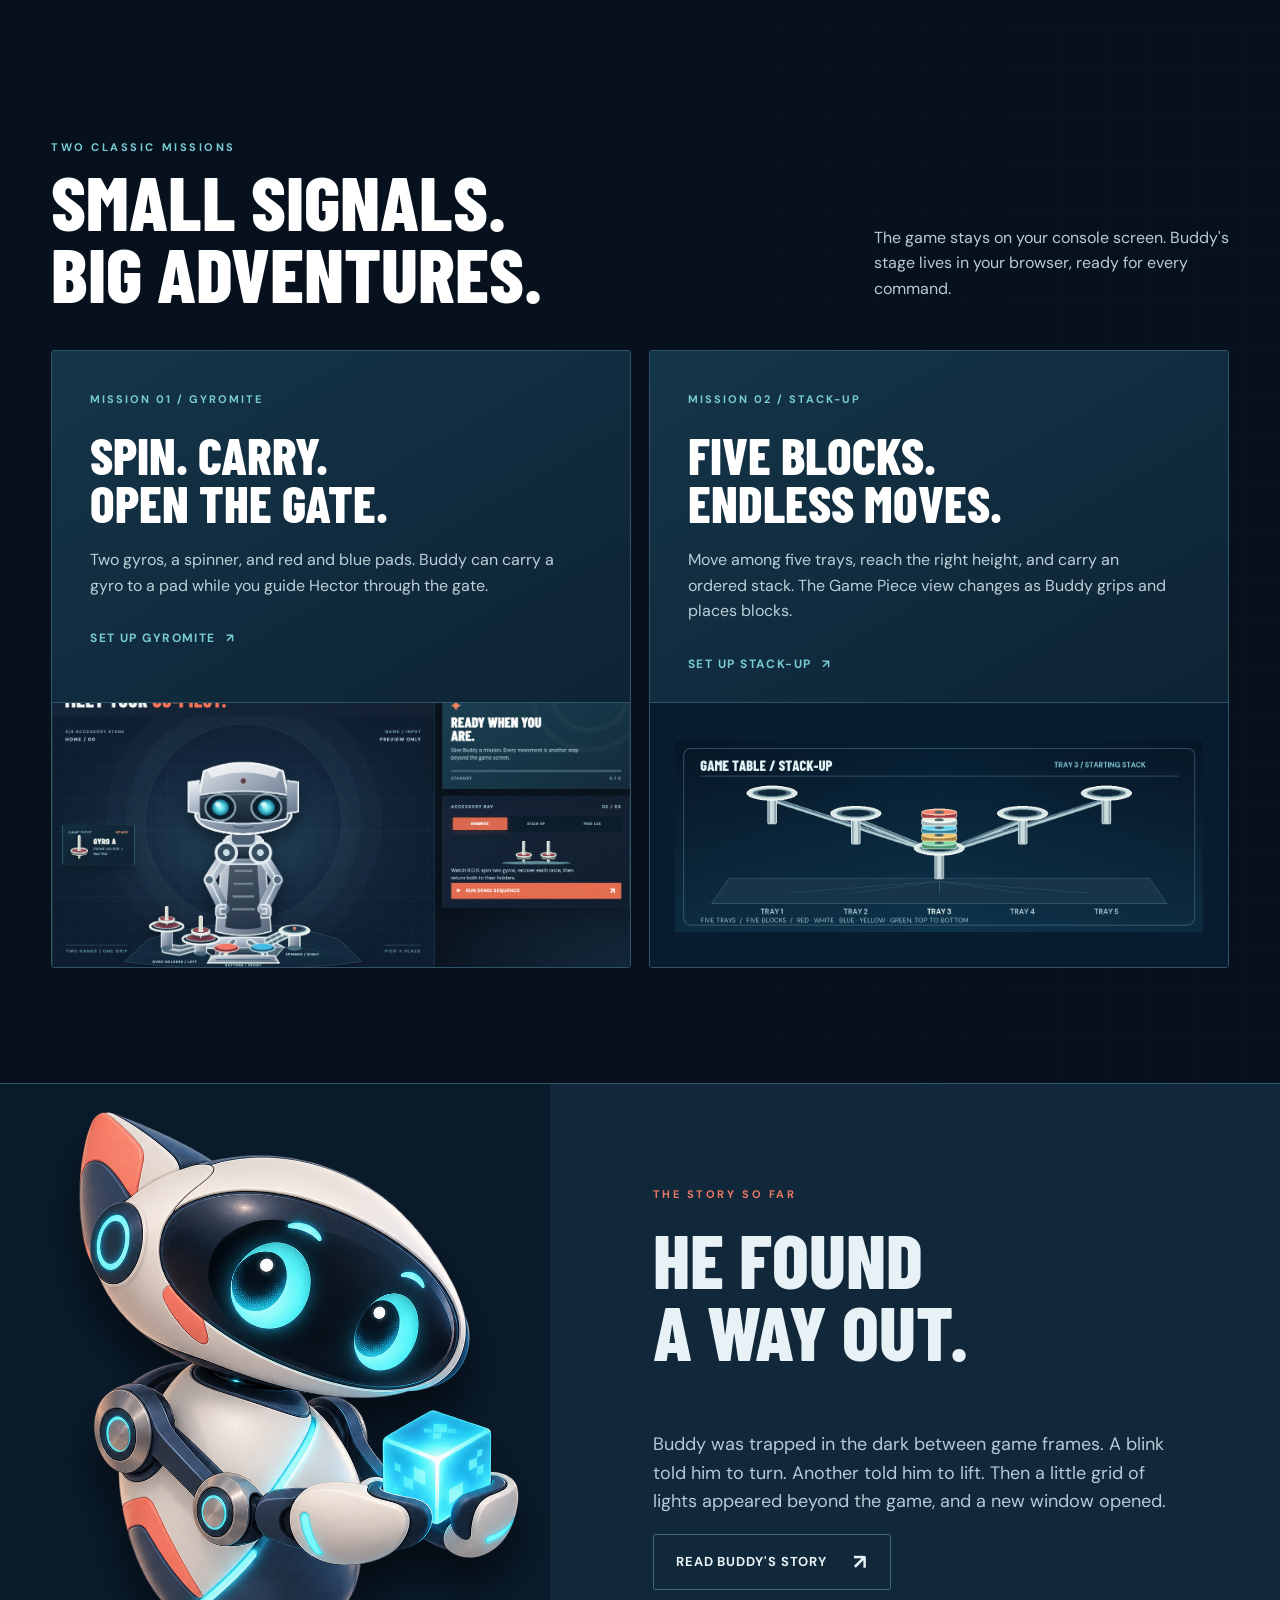
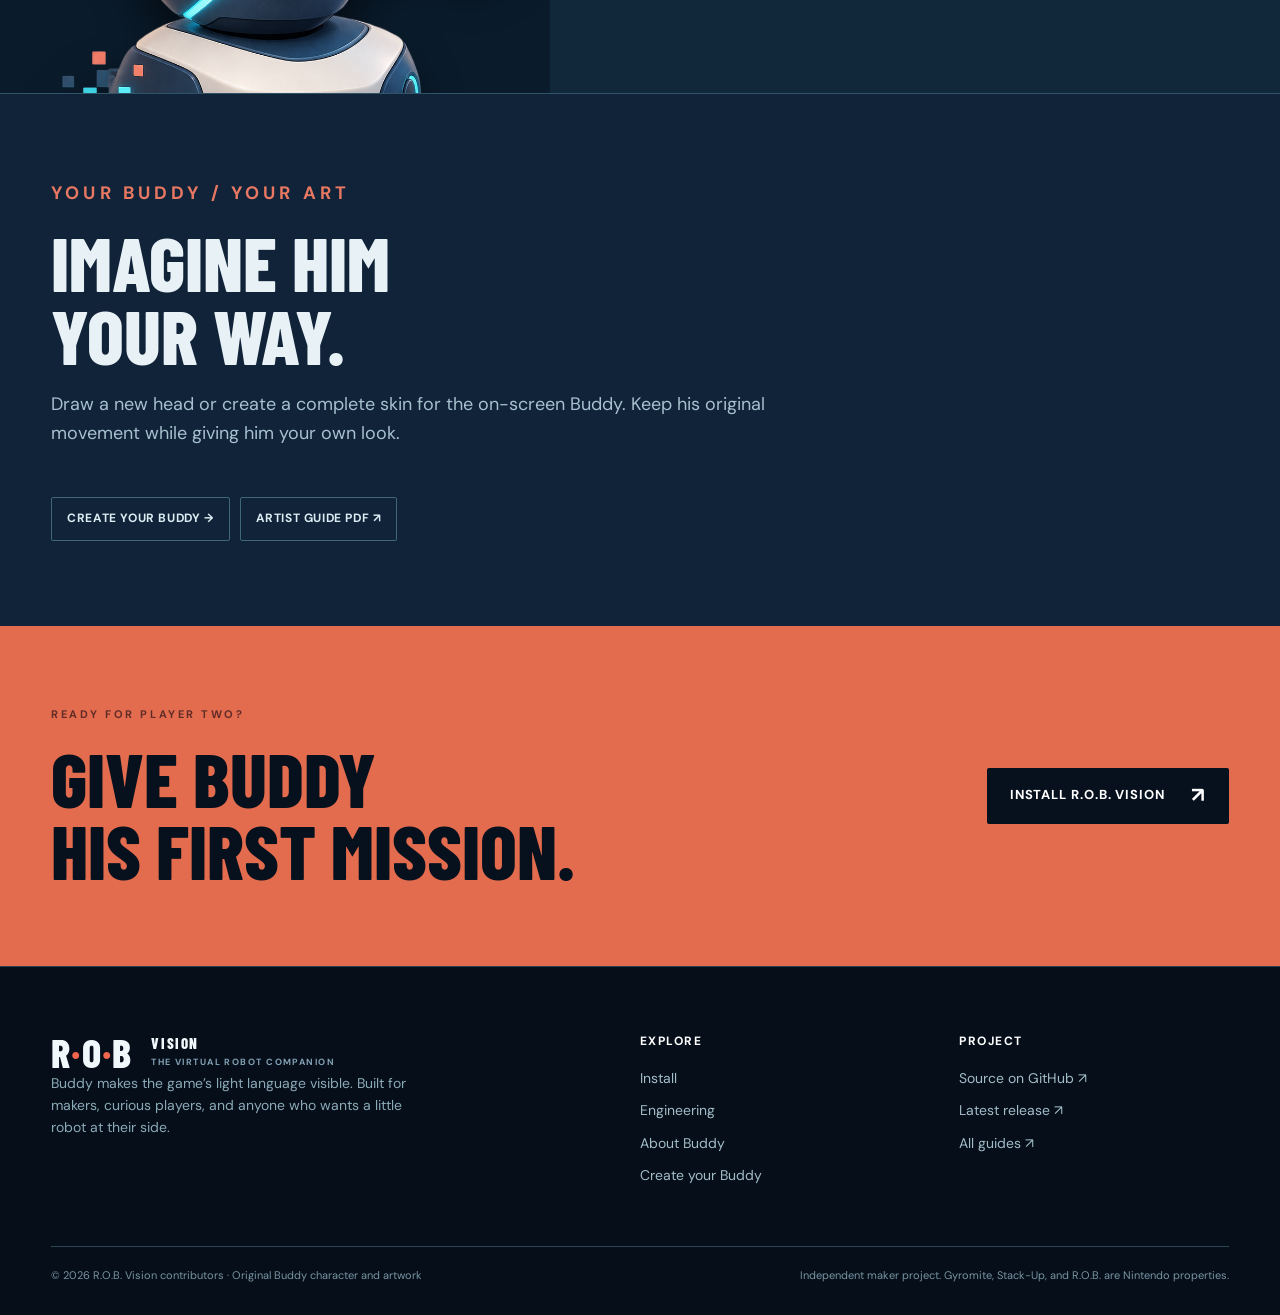
==== commit 34cc7aae: "Release R.O.B. Vision 0.4.1 with an earlier installer platform check Add the 0.4.1 release notes and" ====
--- a/website/index.html
+++ b/website/index.html
@@ -17,7 +17,7 @@
   </div></header>
   <main id="main">
     <section class="hero"><div class="wrap hero-inner">
-      <div class="hero-copy"><p class="eyebrow cyan">A LITTLE LIGHT. A LOT OF PERSONALITY. / VERSION 0.4.0</p><h1>MEET<br><span class="accent">BUDDY.</span></h1><p class="lead">The game sends a signal. Buddy makes a move. R.O.B. Vision brings a virtual robot, gyros, and blocks to life beside Gyromite and Stack-Up.</p><div class="hero-actions"><a class="btn primary" href="install.html">Bring Buddy home <span class="btn-arrow" aria-hidden="true">↗</span></a><a class="btn outline" href="about.html">Meet the character <span class="btn-arrow" aria-hidden="true">→</span></a></div><p class="hero-note"><span class="pulse" aria-hidden="true"></span> GYROMITE + STACK-UP + BUDDY IN YOUR BROWSER</p></div>
+      <div class="hero-copy"><p class="eyebrow cyan">A LITTLE LIGHT. A LOT OF PERSONALITY. / VERSION 0.4.1</p><h1>MEET<br><span class="accent">BUDDY.</span></h1><p class="lead">The game sends a signal. Buddy makes a move. R.O.B. Vision brings a virtual robot, gyros, and blocks to life beside Gyromite and Stack-Up.</p><div class="hero-actions"><a class="btn primary" href="install.html">Bring Buddy home <span class="btn-arrow" aria-hidden="true">↗</span></a><a class="btn outline" href="about.html">Meet the character <span class="btn-arrow" aria-hidden="true">→</span></a></div><p class="hero-note"><span class="pulse" aria-hidden="true"></span> GYROMITE + STACK-UP + BUDDY IN YOUR BROWSER</p></div>
       <div class="hero-art"><img src="assets/buddy.png" alt="Buddy, a bright-eyed white and navy virtual robot, holding a glowing blue game block" width="1145" height="1374" fetchpriority="high"><span class="art-caption">PLAYER TWO / READY TO PLAY</span></div>
     </div></section>
     <div class="signal-strip"><div class="strip-inner"><span>01 / GAME FRAMES</span><span>✦</span><span>02 / BUDDY HEARS</span><span>✦</span><span>03 / BUDDY MOVES</span><span>✦</span><span>04 / YOU PLAY</span></div></div>
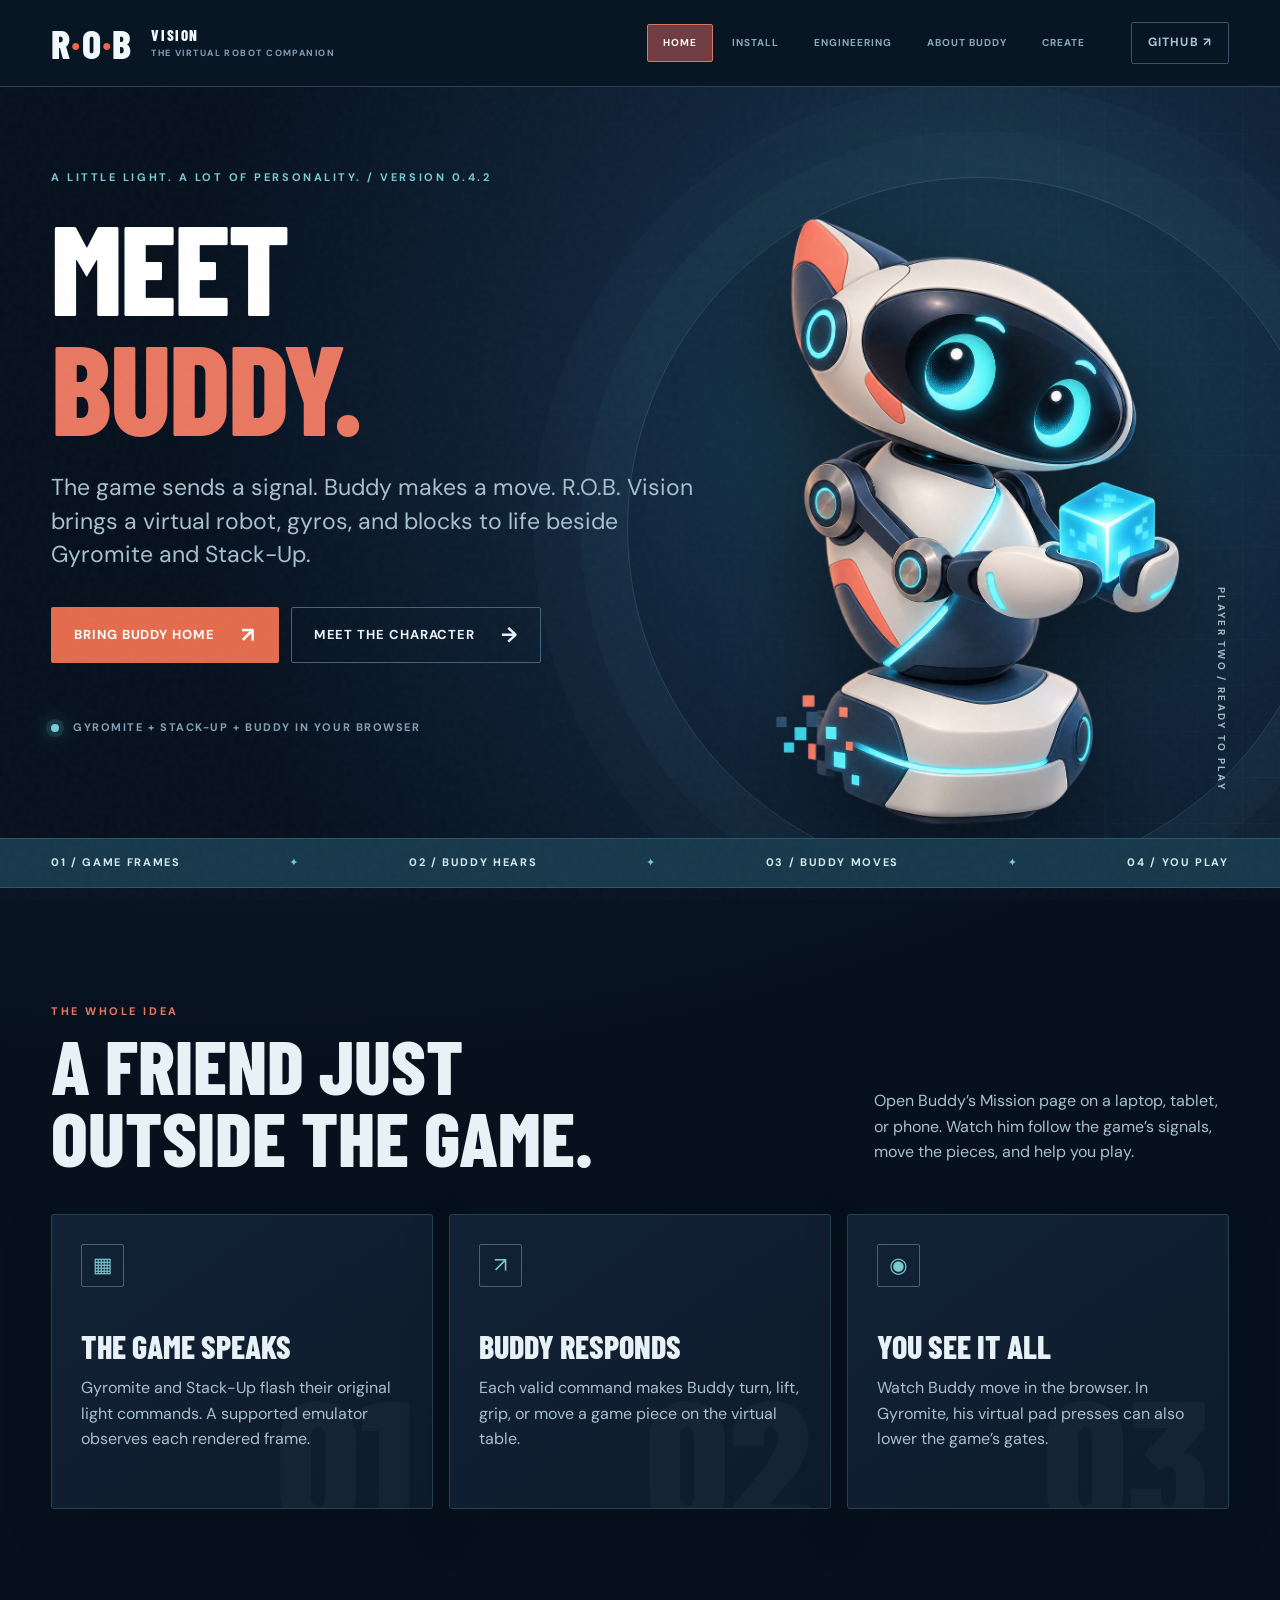
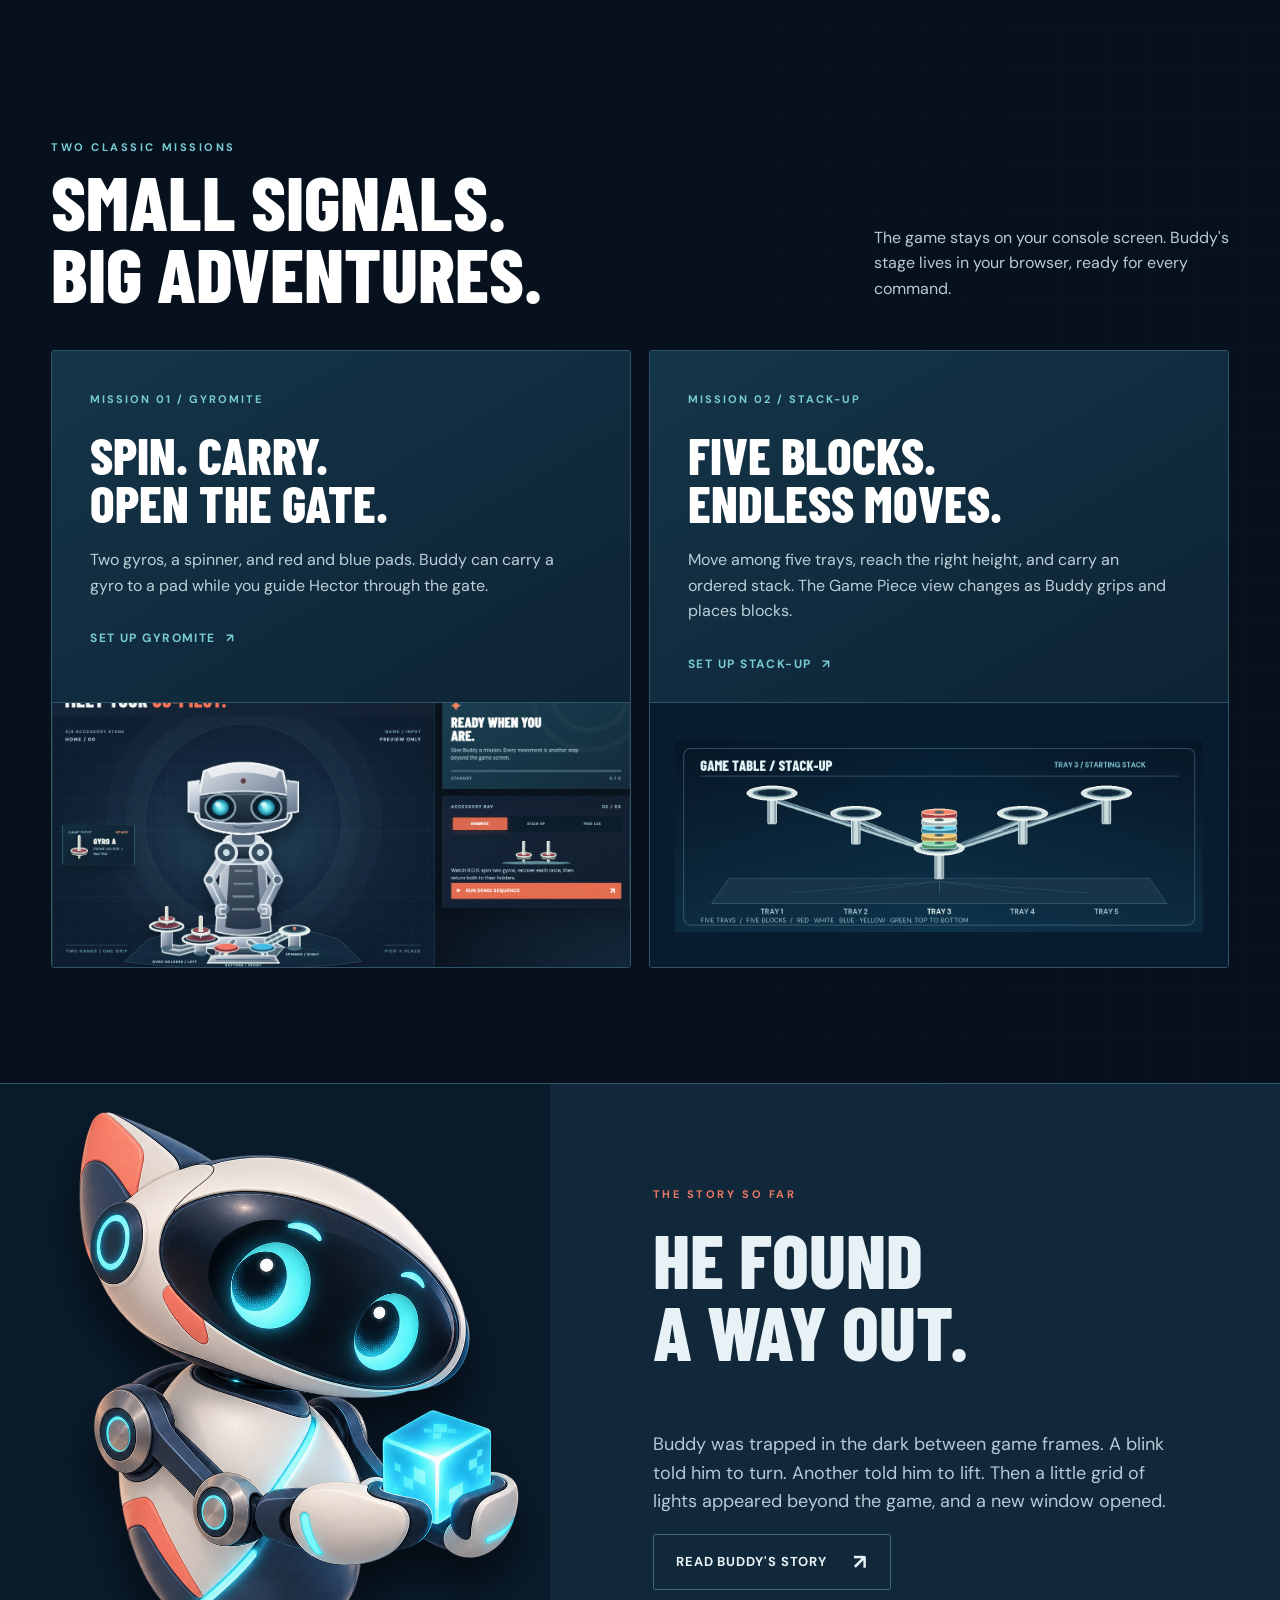
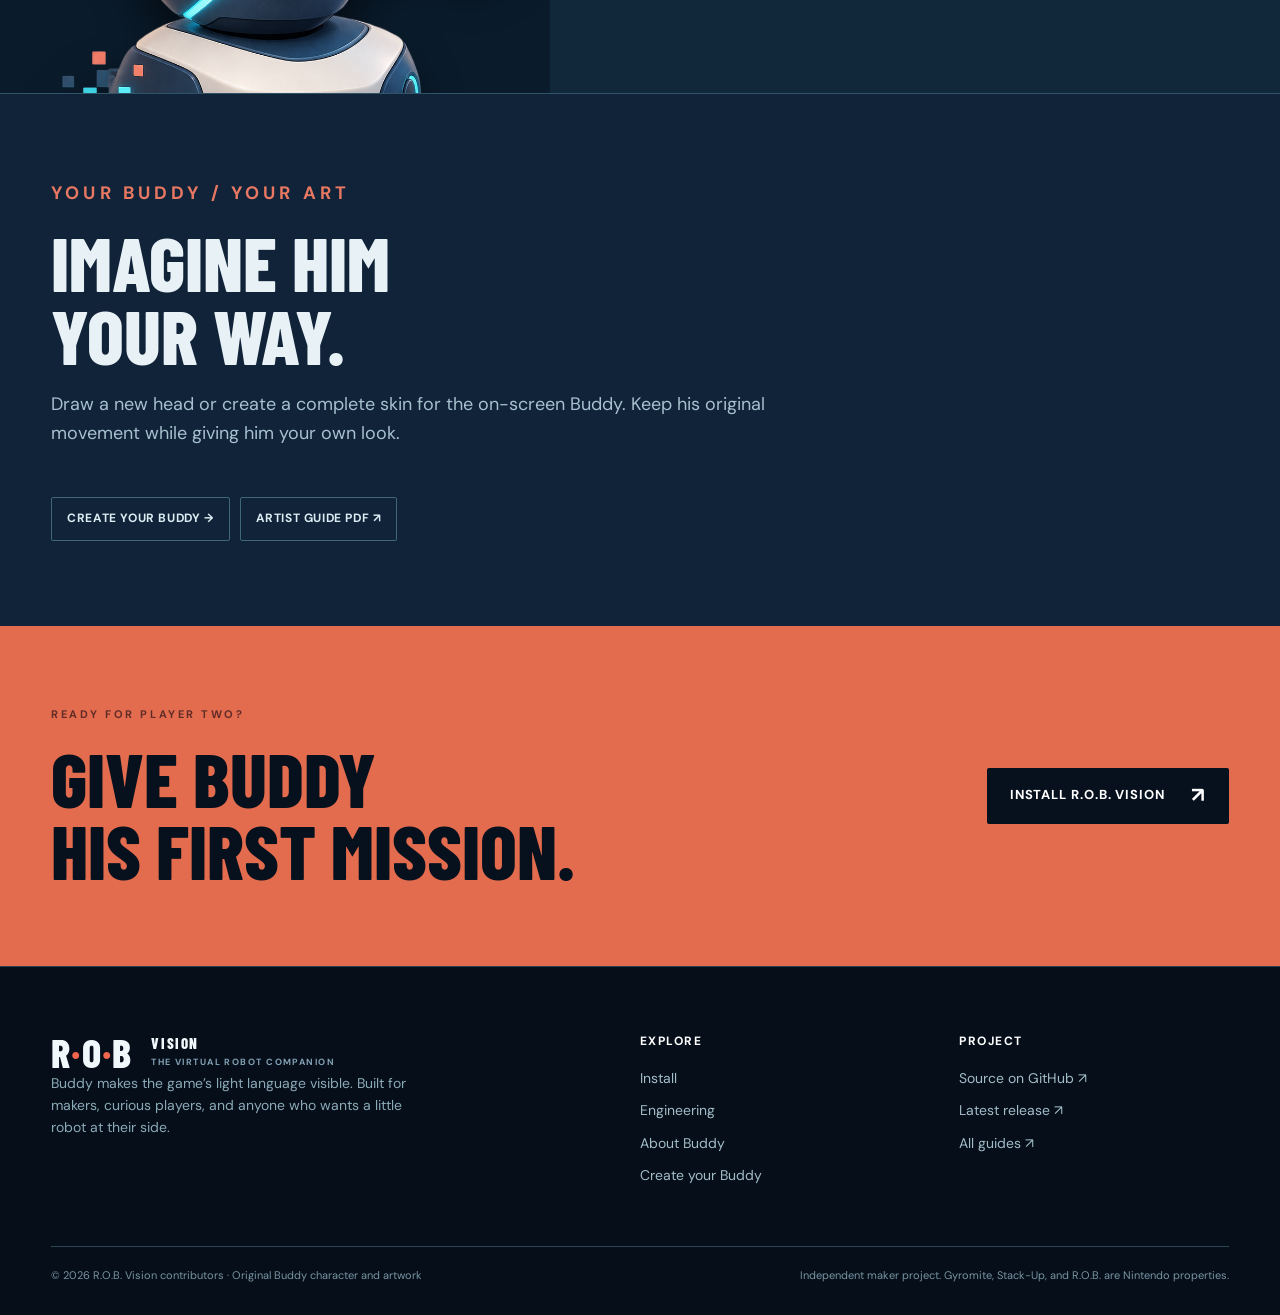
==== commit ed0c4f3b: "Release R.O.B. Vision 0.4.2 with single-backup UNO Q upgrades Add the 0.4.2 release notes and point " ====
--- a/website/index.html
+++ b/website/index.html
@@ -17,7 +17,7 @@
   </div></header>
   <main id="main">
     <section class="hero"><div class="wrap hero-inner">
-      <div class="hero-copy"><p class="eyebrow cyan">A LITTLE LIGHT. A LOT OF PERSONALITY. / VERSION 0.4.1</p><h1>MEET<br><span class="accent">BUDDY.</span></h1><p class="lead">The game sends a signal. Buddy makes a move. R.O.B. Vision brings a virtual robot, gyros, and blocks to life beside Gyromite and Stack-Up.</p><div class="hero-actions"><a class="btn primary" href="install.html">Bring Buddy home <span class="btn-arrow" aria-hidden="true">↗</span></a><a class="btn outline" href="about.html">Meet the character <span class="btn-arrow" aria-hidden="true">→</span></a></div><p class="hero-note"><span class="pulse" aria-hidden="true"></span> GYROMITE + STACK-UP + BUDDY IN YOUR BROWSER</p></div>
+      <div class="hero-copy"><p class="eyebrow cyan">A LITTLE LIGHT. A LOT OF PERSONALITY. / VERSION 0.4.2</p><h1>MEET<br><span class="accent">BUDDY.</span></h1><p class="lead">The game sends a signal. Buddy makes a move. R.O.B. Vision brings a virtual robot, gyros, and blocks to life beside Gyromite and Stack-Up.</p><div class="hero-actions"><a class="btn primary" href="install.html">Bring Buddy home <span class="btn-arrow" aria-hidden="true">↗</span></a><a class="btn outline" href="about.html">Meet the character <span class="btn-arrow" aria-hidden="true">→</span></a></div><p class="hero-note"><span class="pulse" aria-hidden="true"></span> GYROMITE + STACK-UP + BUDDY IN YOUR BROWSER</p></div>
       <div class="hero-art"><img src="assets/buddy.png" alt="Buddy, a bright-eyed white and navy virtual robot, holding a glowing blue game block" width="1145" height="1374" fetchpriority="high"><span class="art-caption">PLAYER TWO / READY TO PLAY</span></div>
     </div></section>
     <div class="signal-strip"><div class="strip-inner"><span>01 / GAME FRAMES</span><span>✦</span><span>02 / BUDDY HEARS</span><span>✦</span><span>03 / BUDDY MOVES</span><span>✦</span><span>04 / YOU PLAY</span></div></div>
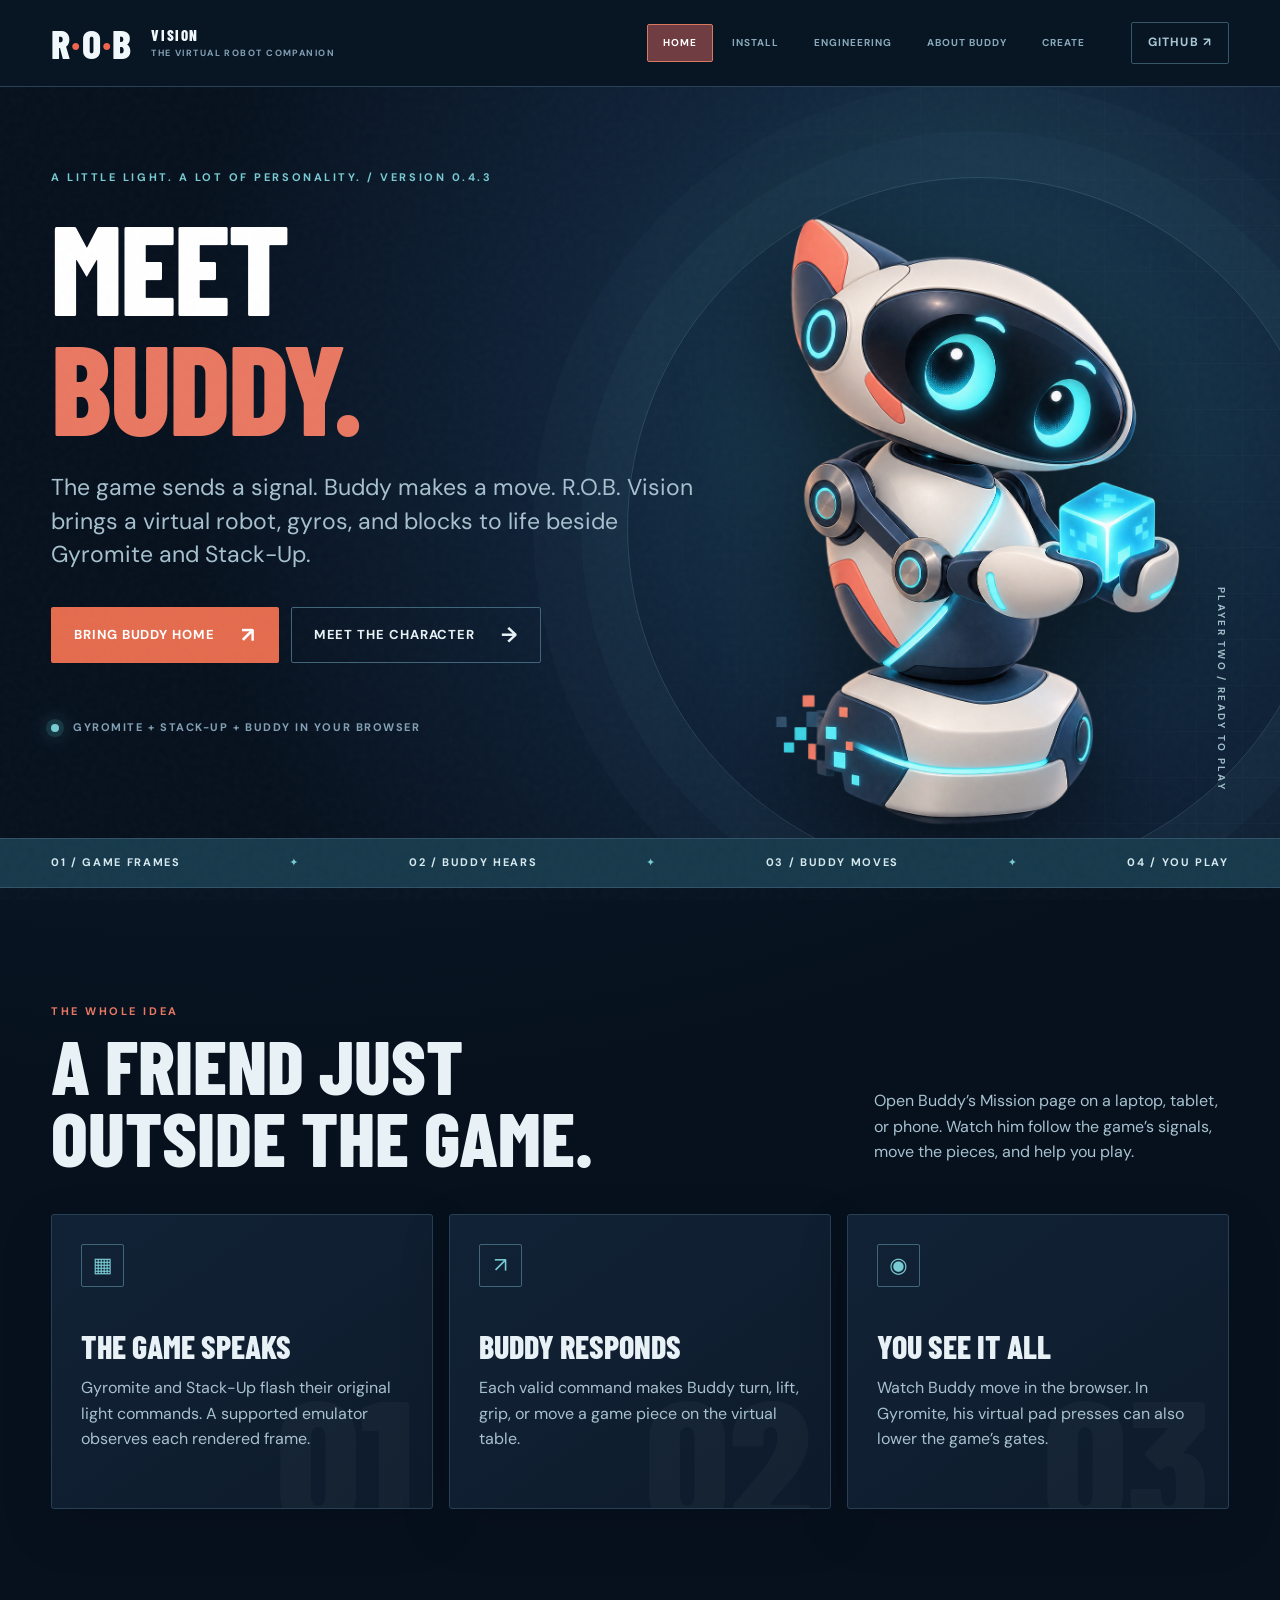
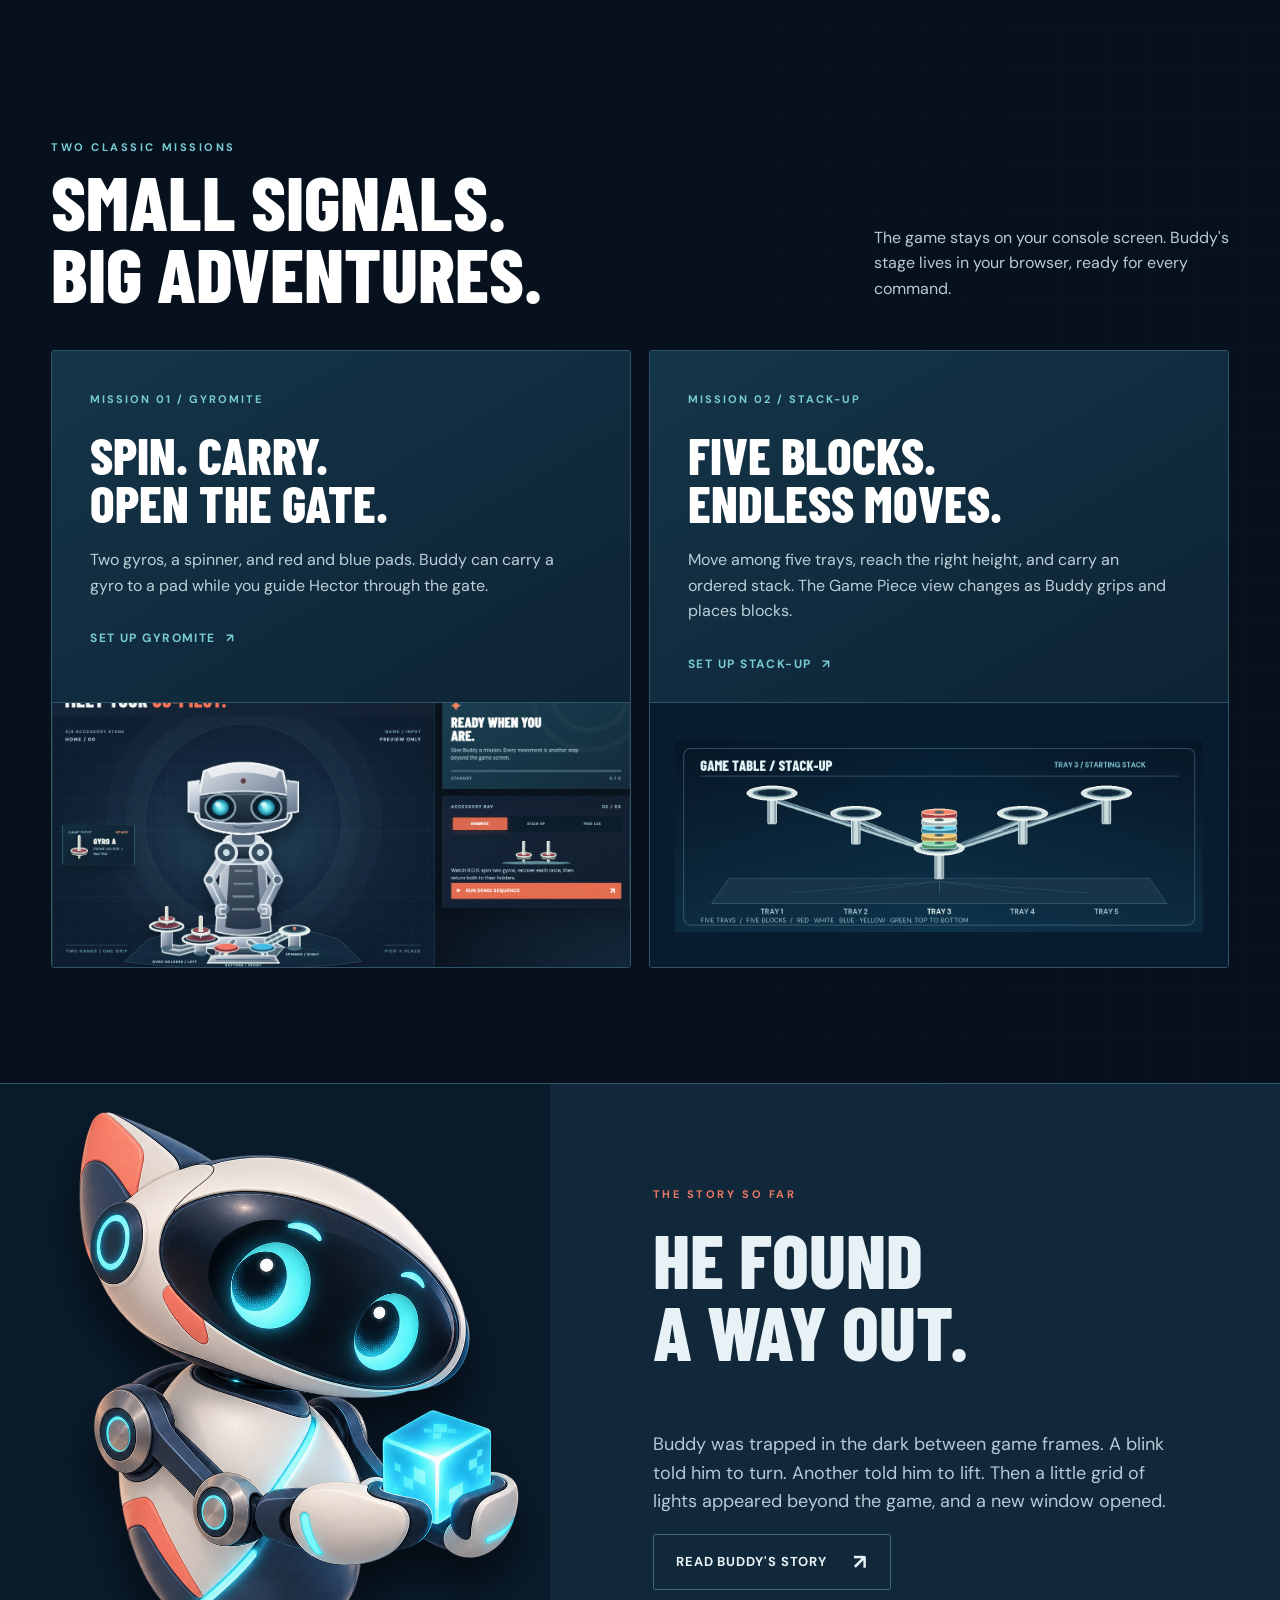
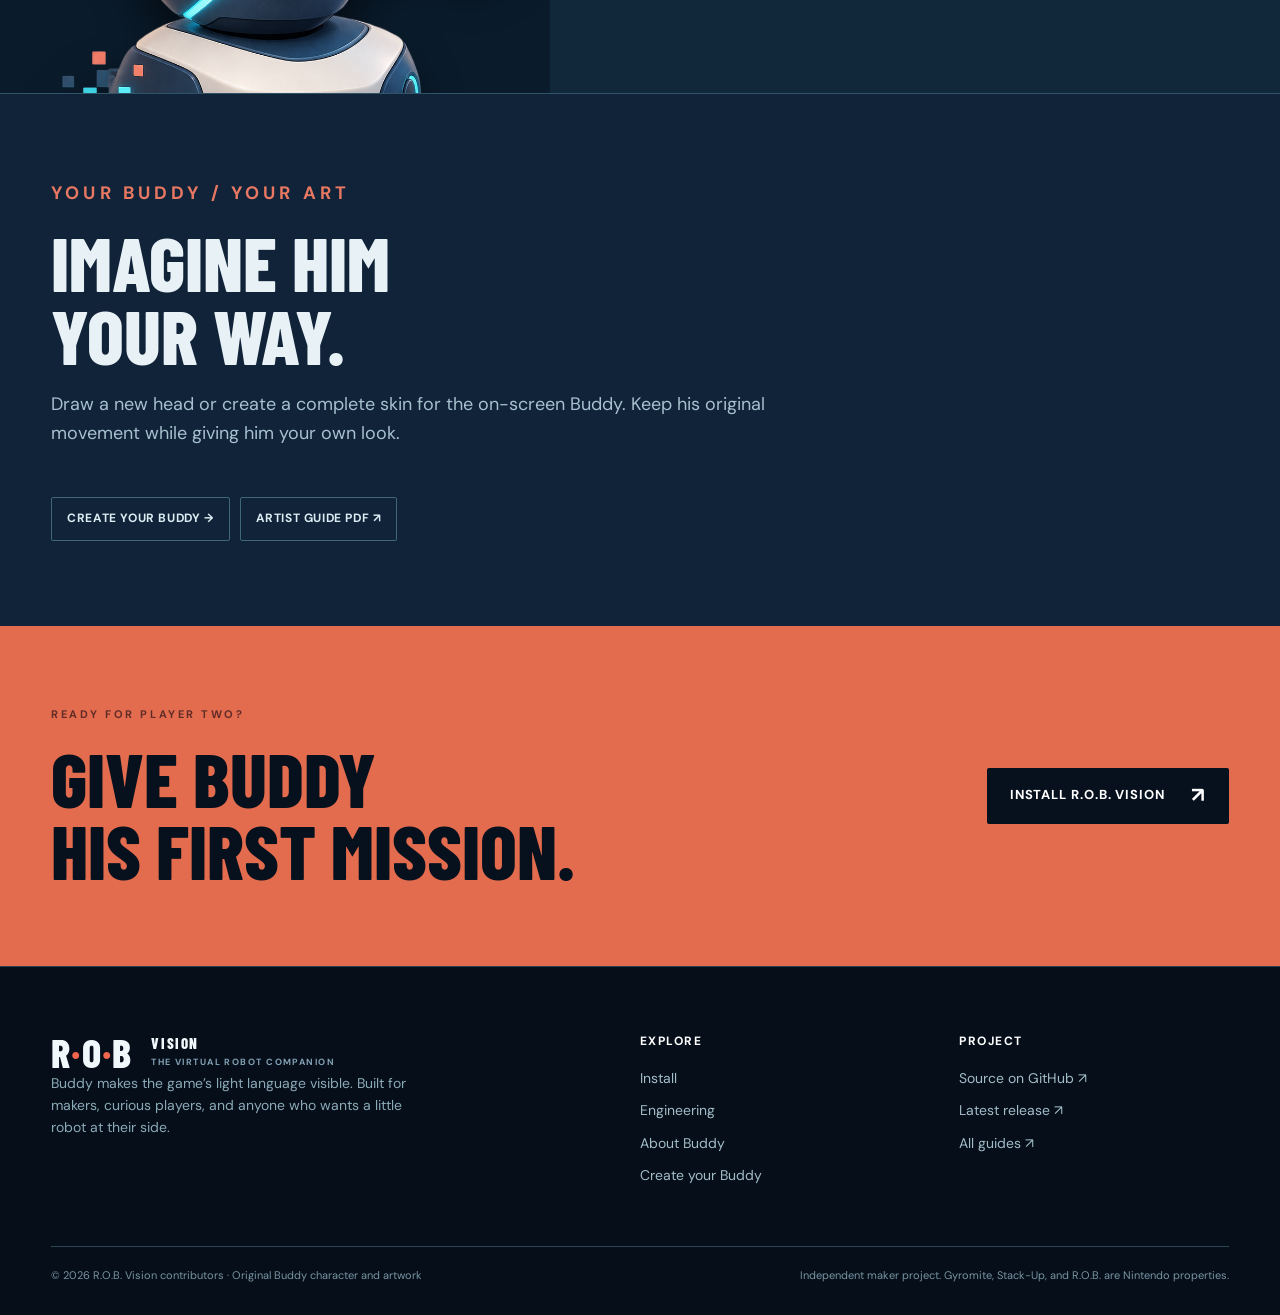
==== commit cf140d79: "Release R.O.B. Vision 0.4.3 with Controller Router 0.4.1 Bundles Controller Router 0.4.1: one App La" ====
--- a/website/index.html
+++ b/website/index.html
@@ -17,7 +17,7 @@
   </div></header>
   <main id="main">
     <section class="hero"><div class="wrap hero-inner">
-      <div class="hero-copy"><p class="eyebrow cyan">A LITTLE LIGHT. A LOT OF PERSONALITY. / VERSION 0.4.2</p><h1>MEET<br><span class="accent">BUDDY.</span></h1><p class="lead">The game sends a signal. Buddy makes a move. R.O.B. Vision brings a virtual robot, gyros, and blocks to life beside Gyromite and Stack-Up.</p><div class="hero-actions"><a class="btn primary" href="install.html">Bring Buddy home <span class="btn-arrow" aria-hidden="true">↗</span></a><a class="btn outline" href="about.html">Meet the character <span class="btn-arrow" aria-hidden="true">→</span></a></div><p class="hero-note"><span class="pulse" aria-hidden="true"></span> GYROMITE + STACK-UP + BUDDY IN YOUR BROWSER</p></div>
+      <div class="hero-copy"><p class="eyebrow cyan">A LITTLE LIGHT. A LOT OF PERSONALITY. / VERSION 0.4.3</p><h1>MEET<br><span class="accent">BUDDY.</span></h1><p class="lead">The game sends a signal. Buddy makes a move. R.O.B. Vision brings a virtual robot, gyros, and blocks to life beside Gyromite and Stack-Up.</p><div class="hero-actions"><a class="btn primary" href="install.html">Bring Buddy home <span class="btn-arrow" aria-hidden="true">↗</span></a><a class="btn outline" href="about.html">Meet the character <span class="btn-arrow" aria-hidden="true">→</span></a></div><p class="hero-note"><span class="pulse" aria-hidden="true"></span> GYROMITE + STACK-UP + BUDDY IN YOUR BROWSER</p></div>
       <div class="hero-art"><img src="assets/buddy.png" alt="Buddy, a bright-eyed white and navy virtual robot, holding a glowing blue game block" width="1145" height="1374" fetchpriority="high"><span class="art-caption">PLAYER TWO / READY TO PLAY</span></div>
     </div></section>
     <div class="signal-strip"><div class="strip-inner"><span>01 / GAME FRAMES</span><span>✦</span><span>02 / BUDDY HEARS</span><span>✦</span><span>03 / BUDDY MOVES</span><span>✦</span><span>04 / YOU PLAY</span></div></div>
